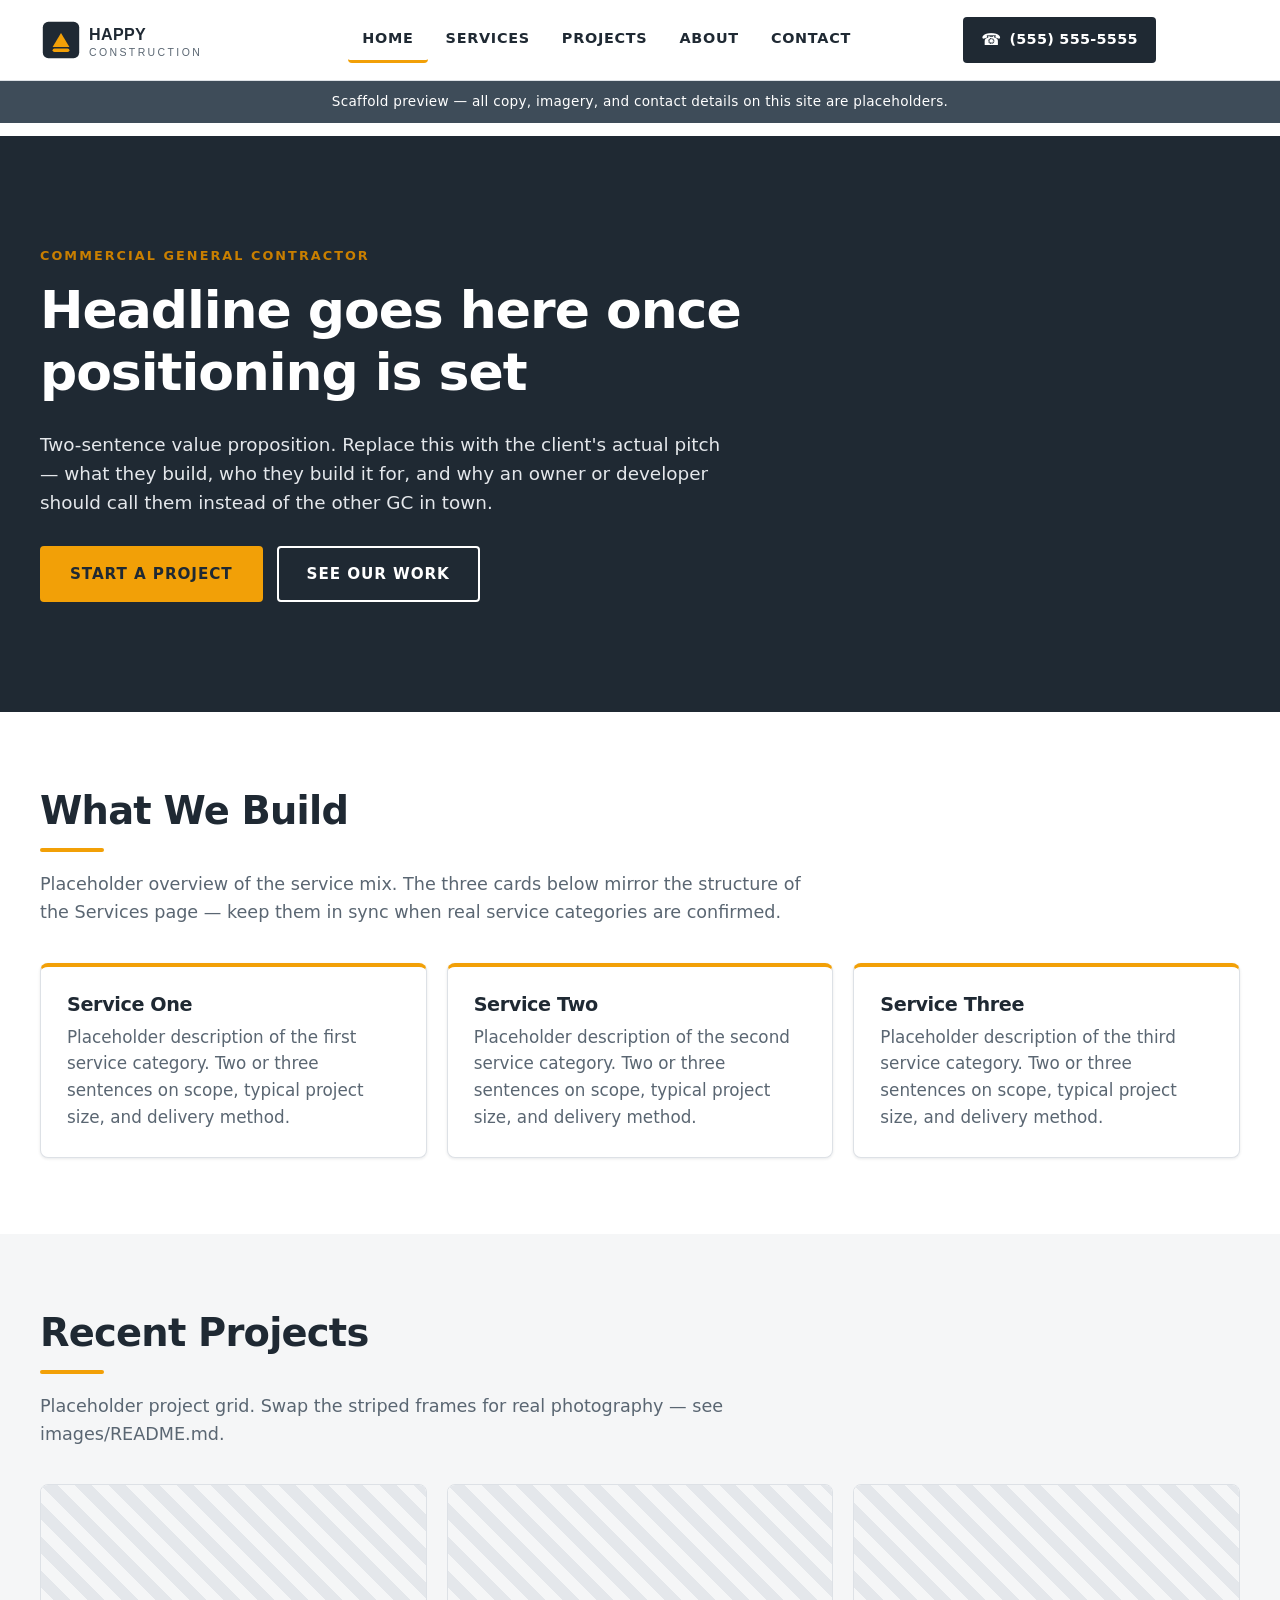
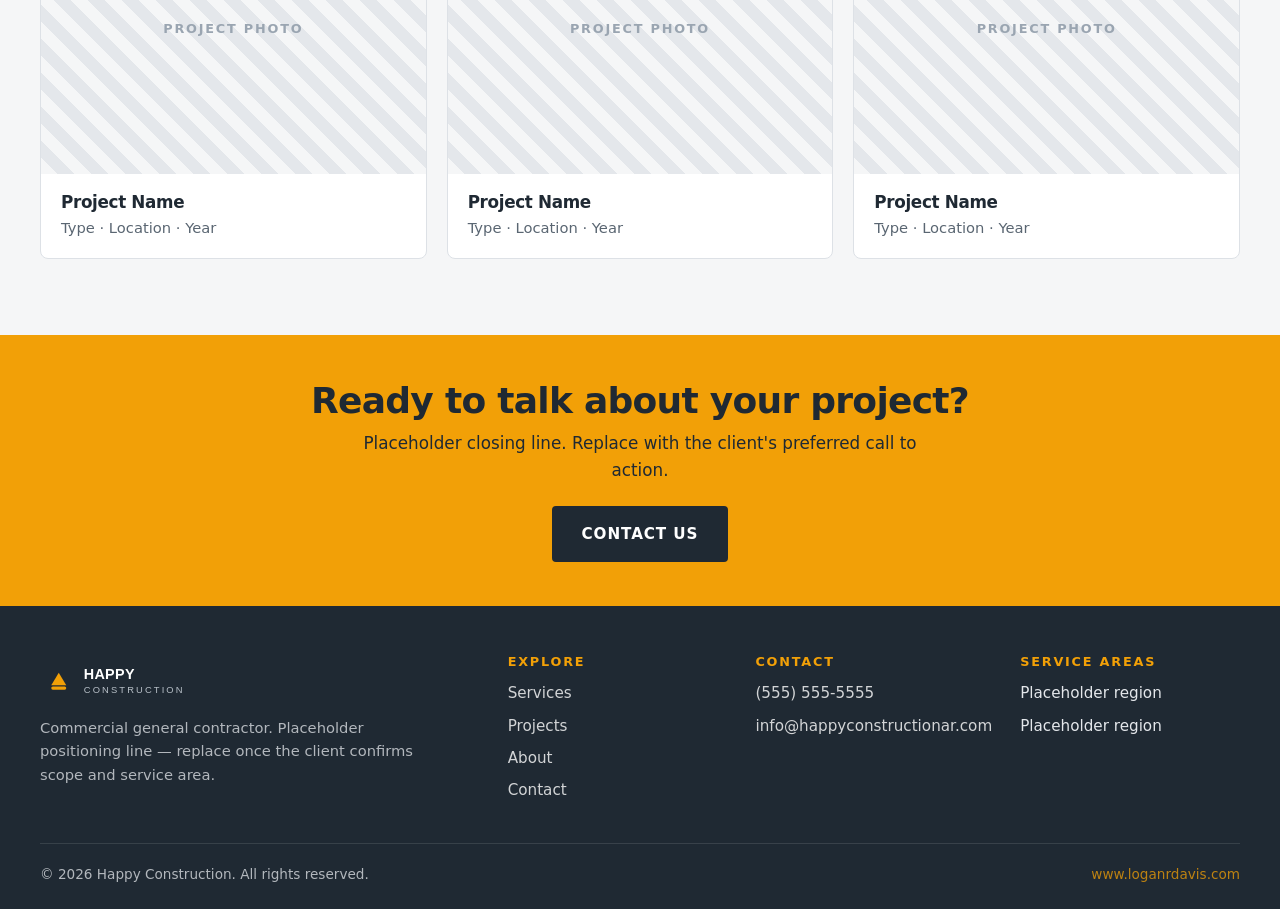
==== index.html @ 0087b475 "Scaffold static site for Happy Construction Mirrors the funcitygamesnwa-site setup: no build step, n" ====
<!doctype html>
<html lang="en">

<head>
	<meta charset="utf-8">
	<meta name="viewport" content="width=device-width, initial-scale=1">
	<title>Happy Construction | Commercial General Contractor</title>
	<meta name="description" content="Happy Construction is a commercial general contractor. Placeholder description — replace with real positioning copy before launch.">
	<meta name="theme-color" content="#1F2933">
	<link rel="canonical" href="https://www.happyconstructionar.com/">

	<meta property="og:type" content="website">
	<meta property="og:site_name" content="Happy Construction">
	<meta property="og:title" content="Happy Construction | Commercial General Contractor">
	<meta property="og:description" content="Happy Construction is a commercial general contractor. Placeholder description — replace with real positioning copy before launch.">
	<meta property="og:url" content="https://www.happyconstructionar.com/">
	<meta name="twitter:card" content="summary_large_image">
	<!-- TODO: add og:image / twitter:image (1200x630 PNG) once a share card exists.
	     Must be .png, not .webp — see CLAUDE.md. Needs og:image:alt + twitter:image:alt. -->

	<link rel="icon" href="/favicon.svg" type="image/svg+xml">
	<link rel="apple-touch-icon" href="/apple-touch-icon.png">
	<link rel="manifest" href="/site.webmanifest">
	<link rel="stylesheet" href="/css/main.css?v=20260811a">
	<script src="/js/components.js" defer></script>

	<script type="application/ld+json">
	{
		"@context": "https://schema.org",
		"@type": "GeneralContractor",
		"@id": "https://www.happyconstructionar.com/#organization",
		"name": "Happy Construction",
		"url": "https://www.happyconstructionar.com",
		"telephone": "+15555555555",
		"email": "info@happyconstructionar.com",
		"description": "Commercial general contractor. Placeholder description — replace before launch."
	}
	</script>
</head>

<body>
	<div class="main-container">
		<site-header></site-header>

		<main id="main-content">
			<p class="wip-banner">Scaffold preview — all copy, imagery, and contact details on this site are placeholders.</p>

			<section class="hero">
				<div class="hero-inner">
					<span class="eyebrow">Commercial General Contractor</span>
					<h1>Headline goes here once positioning is set</h1>
					<p>Two-sentence value proposition. Replace this with the client's actual pitch — what they build, who they build it for, and why an owner or developer should call them instead of the other GC in town.</p>
					<div class="hero-actions">
						<a href="/contact" class="btn">Start a Project</a>
						<a href="/projects" class="btn btn-ghost">See Our Work</a>
					</div>
				</div>
			</section>

			<section class="section">
				<div class="section-inner">
					<h2 class="section-title">What We Build</h2>
					<p class="section-lede">Placeholder overview of the service mix. The three cards below mirror the structure of the Services page — keep them in sync when real service categories are confirmed.</p>
					<div class="card-grid">
						<div class="card card-accent">
							<h3>Service One</h3>
							<p>Placeholder description of the first service category. Two or three sentences on scope, typical project size, and delivery method.</p>
						</div>
						<div class="card card-accent">
							<h3>Service Two</h3>
							<p>Placeholder description of the second service category. Two or three sentences on scope, typical project size, and delivery method.</p>
						</div>
						<div class="card card-accent">
							<h3>Service Three</h3>
							<p>Placeholder description of the third service category. Two or three sentences on scope, typical project size, and delivery method.</p>
						</div>
					</div>
				</div>
			</section>

			<section class="section section-concrete">
				<div class="section-inner">
					<h2 class="section-title">Recent Projects</h2>
					<p class="section-lede">Placeholder project grid. Swap the striped frames for real photography — see images/README.md.</p>
					<div class="card-grid">
						<article class="tile">
							<div class="tile-media">Project photo</div>
							<div class="tile-body">
								<h3>Project Name</h3>
								<p>Type · Location · Year</p>
							</div>
						</article>
						<article class="tile">
							<div class="tile-media">Project photo</div>
							<div class="tile-body">
								<h3>Project Name</h3>
								<p>Type · Location · Year</p>
							</div>
						</article>
						<article class="tile">
							<div class="tile-media">Project photo</div>
							<div class="tile-body">
								<h3>Project Name</h3>
								<p>Type · Location · Year</p>
							</div>
						</article>
					</div>
				</div>
			</section>

			<section class="cta-strip">
				<h2>Ready to talk about your project?</h2>
				<p>Placeholder closing line. Replace with the client's preferred call to action.</p>
				<a href="/contact" class="btn btn-dark">Contact Us</a>
			</section>
		</main>

		<site-footer></site-footer>
	</div>
</body>

</html>
---- css/main.css ----
/* =============================================================
   Happy Construction — main stylesheet

   PLACEHOLDER PALETTE. Every color below is a neutral commercial-GC
   stand-in chosen so the scaffold reads as professional, not as a brand.
   When the client logo and reference sites land, re-derive these tokens
   from the logo and the rest of the sheet follows — nothing below :root
   hardcodes a hex. See CLAUDE.md > "Design tokens".

   Fonts are the system stack for the same reason. CLAUDE.md > "Fonts"
   has the self-hosting procedure for when a typeface is chosen.
   ============================================================= */

:root {
  /* Brand */
  --ink: #1F2933;          /* primary dark — headings, header text, footer bg */
  --ink-soft: #3E4C59;
  --slate: #5A6672;        /* body copy on light */
  --slate-light: #9AA5B1;
  --accent: #F2A007;       /* safety amber — CTAs, rules, active nav */
  --accent-dark: #C97F00;
  --accent-light: #FFF0D1;

  /* Surfaces */
  --white: #ffffff;
  --concrete: #F5F6F7;     /* alternating section background */
  --concrete-dark: #E4E7EB;
  --line: #DDE1E6;         /* hairline borders */

  /* Typography */
  --font-body: system-ui, -apple-system, 'Segoe UI', Helvetica, Arial, sans-serif;
  --font-display: var(--font-body);

  /* Elevation */
  --sh-sm: 0 1px 3px rgba(31, 41, 51, 0.10);
  --sh-md: 0 6px 20px rgba(31, 41, 51, 0.10);
  --sh-lg: 0 18px 40px rgba(31, 41, 51, 0.14);

  /* Geometry */
  --radius: 4px;
  --radius-lg: 8px;
  --wrap: 1200px;
}

/* Base */

html {
  color: var(--ink);
  font-size: 1em;
  line-height: 1.6;
}

::selection {
  background: var(--accent);
  color: var(--ink);
  text-shadow: none;
}

body {
  margin: 0;
  font-size: 1.05em;
  font-family: var(--font-body);
  background-color: var(--white);
  color: var(--slate);
  -webkit-text-size-adjust: 100%;
}

h1, h2, h3, h4 {
  font-family: var(--font-display);
  color: var(--ink);
  font-weight: 700;
  letter-spacing: -0.02em;
  line-height: 1.2;
  margin: 0 0 0.5em;
}

h1 { font-size: clamp(2rem, 5vw, 3.25rem); }
h2 { font-size: clamp(1.6rem, 3.5vw, 2.25rem); }
h3 { font-size: 1.2rem; }
h4 { font-size: 1rem; }

p { margin: 0 0 1em; }

a {
  color: var(--accent-dark);
  text-decoration: none;
}

a:hover { color: var(--ink); }

img {
  max-width: 100%;
  height: auto;
  vertical-align: middle;
}

button, input, select, textarea {
  font-family: inherit;
  font-size: 100%;
  margin: 0;
}

textarea { resize: vertical; }

fieldset { border: 0; margin: 0; padding: 0; }

/* Accessibility */

.skip-link {
  position: absolute;
  top: -100%;
  left: 0;
  background: var(--ink);
  color: var(--white);
  padding: 8px 16px;
  z-index: 100;
  text-decoration: none;
  font-weight: 700;
}

.skip-link:focus { top: 0; }

.visually-hidden {
  position: absolute;
  width: 1px;
  height: 1px;
  padding: 0;
  margin: -1px;
  overflow: hidden;
  clip: rect(0, 0, 0, 0);
  white-space: nowrap;
  border: 0;
}

:focus-visible {
  outline: 3px solid var(--accent);
  outline-offset: 2px;
}

/* Buttons */

.btn {
  display: inline-block;
  padding: 14px 28px;
  font-family: inherit;
  font-size: 0.95rem;
  font-weight: 700;
  text-transform: uppercase;
  letter-spacing: 0.06em;
  color: var(--ink);
  background-color: var(--accent);
  border: 2px solid var(--accent);
  border-radius: var(--radius);
  cursor: pointer;
  text-decoration: none;
  transition: background-color 0.15s ease, border-color 0.15s ease, color 0.15s ease;
}

.btn:hover {
  background-color: var(--accent-dark);
  border-color: var(--accent-dark);
  color: var(--white);
}

.btn-dark {
  background-color: var(--ink);
  border-color: var(--ink);
  color: var(--white);
}

.btn-dark:hover {
  background-color: var(--ink-soft);
  border-color: var(--ink-soft);
  color: var(--white);
}

.btn-ghost {
  background-color: transparent;
  border-color: currentColor;
  color: var(--white);
}

.btn-ghost:hover {
  background-color: var(--white);
  border-color: var(--white);
  color: var(--ink);
}

/* Layout shell */

.main-container {
  min-height: 100vh;
  display: flex;
  flex-direction: column;
}

main { flex-grow: 1; }

/* Header */

header {
  background-color: var(--white);
  border-bottom: 1px solid var(--line);
  position: sticky;
  top: 0;
  z-index: 10;
}

#headerContent {
  max-width: var(--wrap);
  margin: 0 auto;
  display: flex;
  flex-wrap: nowrap;
  justify-content: space-between;
  align-items: center;
  padding: 12px 20px;
}

/* The logo link must not shrink, and the image needs a *definite* height —
   an SVG sized `width: auto; max-height: N` inside a flex row collapses to
   0x0 because it has no definite flex basis to resolve against. */
.header-logo-link { flex-shrink: 0; display: block; }

.header-logo {
  height: 48px;
  width: auto;
  display: block;
}

header nav ul {
  list-style: none;
  margin: 0;
  padding: 0;
  display: flex;
  flex-flow: row nowrap;
  gap: 4px;
  align-items: center;
}

header nav a {
  display: inline-block;
  padding: 10px 14px;
  font-weight: 600;
  font-size: 0.9rem;
  color: var(--ink);
  text-transform: uppercase;
  letter-spacing: 0.05em;
  border-radius: var(--radius);
  border-bottom: 3px solid transparent;
  transition: color 0.15s ease, border-color 0.15s ease;
}

header nav a:hover { color: var(--accent-dark); }

header nav a.active {
  color: var(--ink);
  border-bottom-color: var(--accent);
}

.header-phone {
  display: none;
  align-items: center;
  gap: 8px;
  margin-left: 14px;
  padding: 10px 18px;
  background: var(--ink);
  color: var(--white);
  font-weight: 700;
  font-size: 0.9rem;
  letter-spacing: 0.02em;
  border-radius: var(--radius);
  text-decoration: none;
  transition: background-color 0.15s ease;
}

.header-phone:hover { background: var(--accent-dark); color: var(--white); }

.header-phone::before {
  content: "\260E";
  font-size: 1rem;
}

.desktop-menu { display: none; }

/* Hamburger */

.hamburger-icon {
  cursor: pointer;
  background: none;
  border: none;
  padding: 8px;
  margin-left: auto;
  z-index: 20;
}

.hamburger-icon .bar1,
.hamburger-icon .bar2,
.hamburger-icon .bar3 {
  width: 30px;
  height: 3px;
  background-color: var(--ink);
  margin: 6px 0;
  border-radius: 2px;
  transition: 0.4s;
}

.hamburger-icon-click .bar1 { transform: rotate(-45deg) translate(-6px, 7px); }
.hamburger-icon-click .bar2 { opacity: 0; }
.hamburger-icon-click .bar3 { transform: rotate(45deg) translate(-6px, -7px); }

.mobile-menu-container {
  opacity: 0;
  height: 0;
  width: 0;
  transition: 0.25s;
  z-index: 15;
}

.mobile-menu-outside {
  position: fixed;
  z-index: 14;
  top: 0;
  left: 0;
  width: 0;
  height: 100%;
  background-color: rgba(31, 41, 51, 0.5);
  border: none;
  padding: 0;
  cursor: default;
}

.mobile-menu {
  position: fixed;
  z-index: 16;
  right: 0;
  top: 0;
  height: 100%;
  width: 0;
  background-color: var(--white);
  overflow: auto;
  box-shadow: -4px 0 12px rgba(31, 41, 51, 0.15);
  transition: width 0.25s;
}

.hamburger-icon-click .mobile-menu-container { opacity: 1; height: auto; width: auto; overflow: visible; }
.hamburger-icon-click .mobile-menu { width: min(320px, 80%); }
.hamburger-icon-click .mobile-menu-outside { width: 100%; }

.mobile-menu-nav {
  margin-top: 80px;
  padding: 0 20px;
}

.mobile-menu-nav ul {
  list-style: none;
  margin: 0;
  padding: 0;
  display: grid;
  gap: 2px;
}

.mobile-menu-li a {
  display: block;
  padding: 14px 16px;
  font-weight: 600;
  font-size: 1rem;
  color: var(--ink);
  text-transform: uppercase;
  letter-spacing: 0.05em;
  border-radius: var(--radius);
}

.mobile-menu-li a:hover,
.mobile-menu-li a.active { background-color: var(--concrete); color: var(--accent-dark); }

.mobile-menu-cta { margin-top: 20px; }

/* Sections */

.section {
  padding: 56px 20px;
}

.section-inner {
  max-width: var(--wrap);
  margin: 0 auto;
}

.section-concrete { background-color: var(--concrete); }
.section-dark { background-color: var(--ink); color: var(--concrete-dark); }
.section-dark h1, .section-dark h2, .section-dark h3, .section-dark h4 { color: var(--white); }

.section-title {
  margin-bottom: 10px;
  font-size: clamp(1.7rem, 4vw, 2.4rem);
}

.section-title::after {
  content: "";
  display: block;
  width: 64px;
  height: 4px;
  background: var(--accent);
  border-radius: 2px;
  margin: 14px 0 0;
}

.section-centered { text-align: center; }
.section-centered .section-title::after { margin-left: auto; margin-right: auto; }

.section-lede {
  max-width: 68ch;
  margin: 18px 0 36px;
  font-size: 1.1rem;
}

.section-centered .section-lede { margin-left: auto; margin-right: auto; }

.eyebrow {
  display: block;
  font-size: 0.8rem;
  font-weight: 700;
  text-transform: uppercase;
  letter-spacing: 0.16em;
  color: var(--accent-dark);
  margin-bottom: 12px;
}

.section-dark .eyebrow { color: var(--accent); }

/* Hero */

.hero {
  background-color: var(--ink);
  color: var(--concrete-dark);
  padding: 84px 20px;
}

.hero-inner {
  max-width: var(--wrap);
  margin: 0 auto;
}

.hero h1 { color: var(--white); max-width: 20ch; }

.hero p {
  max-width: 60ch;
  font-size: 1.15rem;
  margin-bottom: 28px;
}

.hero-actions {
  display: flex;
  flex-wrap: wrap;
  gap: 14px;
}

.hero-compact { padding: 56px 20px; }
.hero-compact h1 { max-width: none; }
.hero-compact p { margin-bottom: 0; }

/* Cards */

.card-grid {
  display: grid;
  grid-template-columns: 1fr;
  gap: 20px;
}

.card {
  background: var(--white);
  border: 1px solid var(--line);
  border-radius: var(--radius-lg);
  padding: 26px;
  box-shadow: var(--sh-sm);
}

.card h3 { margin-bottom: 8px; }
.card p:last-child { margin-bottom: 0; }

.card-accent { border-top: 4px solid var(--accent); }

/* Project tiles — placeholder frames until real photography lands */

.tile {
  border: 1px solid var(--line);
  border-radius: var(--radius-lg);
  overflow: hidden;
  background: var(--white);
}

.tile-media {
  aspect-ratio: 4 / 3;
  background: repeating-linear-gradient(
    45deg,
    var(--concrete),
    var(--concrete) 12px,
    var(--concrete-dark) 12px,
    var(--concrete-dark) 24px
  );
  display: flex;
  align-items: center;
  justify-content: center;
  color: var(--slate-light);
  font-size: 0.8rem;
  font-weight: 700;
  text-transform: uppercase;
  letter-spacing: 0.14em;
}

.tile-body { padding: 18px 20px; }
.tile-body h3 { font-size: 1.05rem; margin-bottom: 4px; }
.tile-body p { margin: 0; font-size: 0.92rem; }

/* Split content */

.split {
  display: grid;
  grid-template-columns: 1fr;
  gap: 32px;
  align-items: center;
}

/* Definition-style contact list */

.detail-list {
  list-style: none;
  padding: 0;
  margin: 0;
  display: grid;
  gap: 18px;
}

.detail-list dt,
.detail-list .detail-label {
  font-size: 0.78rem;
  font-weight: 700;
  text-transform: uppercase;
  letter-spacing: 0.14em;
  color: var(--slate-light);
  margin-bottom: 2px;
}

.detail-list dd {
  margin: 0;
  font-size: 1.1rem;
  font-weight: 600;
  color: var(--ink);
}

.detail-list dd a { color: var(--ink); }
.detail-list dd a:hover { color: var(--accent-dark); }

/* CTA strip */

.cta-strip {
  background: var(--accent);
  color: var(--ink);
  padding: 44px 20px;
  text-align: center;
}

.cta-strip h2 { margin-bottom: 8px; }
.cta-strip p { max-width: 56ch; margin: 0 auto 22px; }

/* Placeholder banner — remove once real copy lands */

.wip-banner {
  background: var(--ink-soft);
  color: var(--white);
  text-align: center;
  padding: 10px 20px;
  font-size: 0.85rem;
  letter-spacing: 0.02em;
}

/* Footer */

footer {
  flex-shrink: 0;
  background: var(--ink);
  color: var(--concrete-dark);
  padding: 48px 20px 24px;
}

.footer-container {
  max-width: var(--wrap);
  margin: 0 auto;
  display: grid;
  grid-template-columns: 1fr;
  gap: 28px;
}

.footer-brand img {
  max-width: 200px;
  margin-bottom: 12px;
}

.footer-brand p { margin: 0; opacity: 0.75; font-size: 0.92rem; max-width: 42ch; }

.footer-col h4 {
  color: var(--accent);
  font-size: 0.8rem;
  text-transform: uppercase;
  letter-spacing: 0.14em;
  margin-bottom: 12px;
}

.footer-col ul {
  list-style: none;
  padding: 0;
  margin: 0;
}

.footer-col li { margin-bottom: 8px; font-size: 0.95rem; }

.footer-col a {
  color: var(--white);
  opacity: 0.8;
}

.footer-col a:hover { color: var(--accent); opacity: 1; }

.footer-bottom {
  max-width: var(--wrap);
  margin: 32px auto 0;
  padding-top: 20px;
  border-top: 1px solid rgba(255, 255, 255, 0.15);
  display: flex;
  justify-content: space-between;
  align-items: center;
  flex-wrap: wrap;
  gap: 12px;
  font-size: 0.85rem;
  opacity: 0.75;
}

.footer-bottom a { color: var(--accent); }
.footer-bottom img { max-width: 150px; }

/* Responsive */

@media screen and (min-width: 940px) {
  .desktop-menu { display: block; }
  .hamburger-icon { display: none; }
  .header-phone { display: inline-flex; }

  .card-grid { grid-template-columns: repeat(3, 1fr); }
  .card-grid-2 { grid-template-columns: repeat(2, 1fr); }
  .split { grid-template-columns: 1fr 1fr; }
  .split.reverse > :first-child { order: 2; }
  .footer-container { grid-template-columns: 2fr 1fr 1fr 1fr; }

  .section { padding: 76px 40px; }
  .hero { padding: 110px 40px; }
  .hero-compact { padding: 68px 40px; }
  .header-logo { height: 56px; }
}

@media screen and (min-width: 640px) and (max-width: 939px) {
  .card-grid { grid-template-columns: repeat(2, 1fr); }
}

@media screen and (max-width: 600px) {
  .section { padding: 44px 16px; }
  .hero { padding: 64px 16px; }
}

@media (prefers-reduced-motion: reduce) {
  *, *::before, *::after {
    animation-duration: 0.01ms !important;
    animation-iteration-count: 1 !important;
    transition-duration: 0.01ms !important;
    scroll-behavior: auto !important;
  }
}
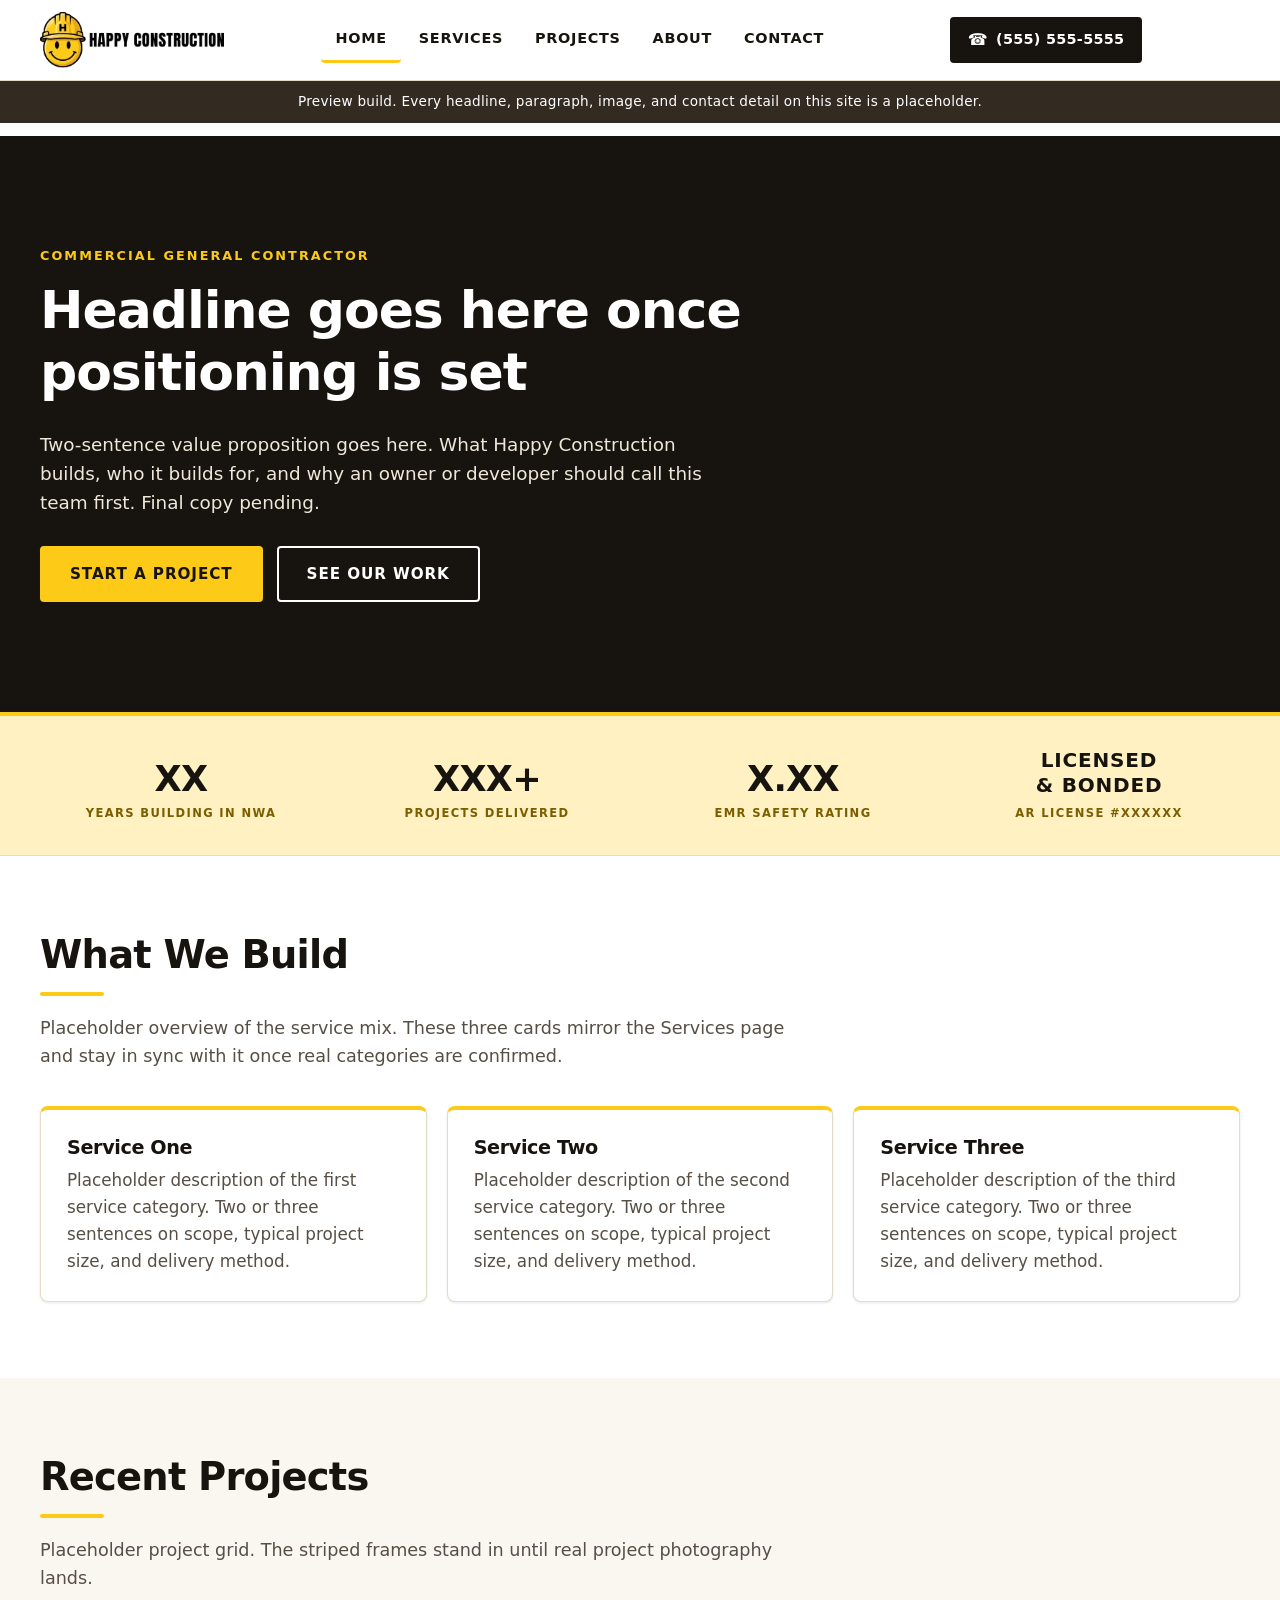
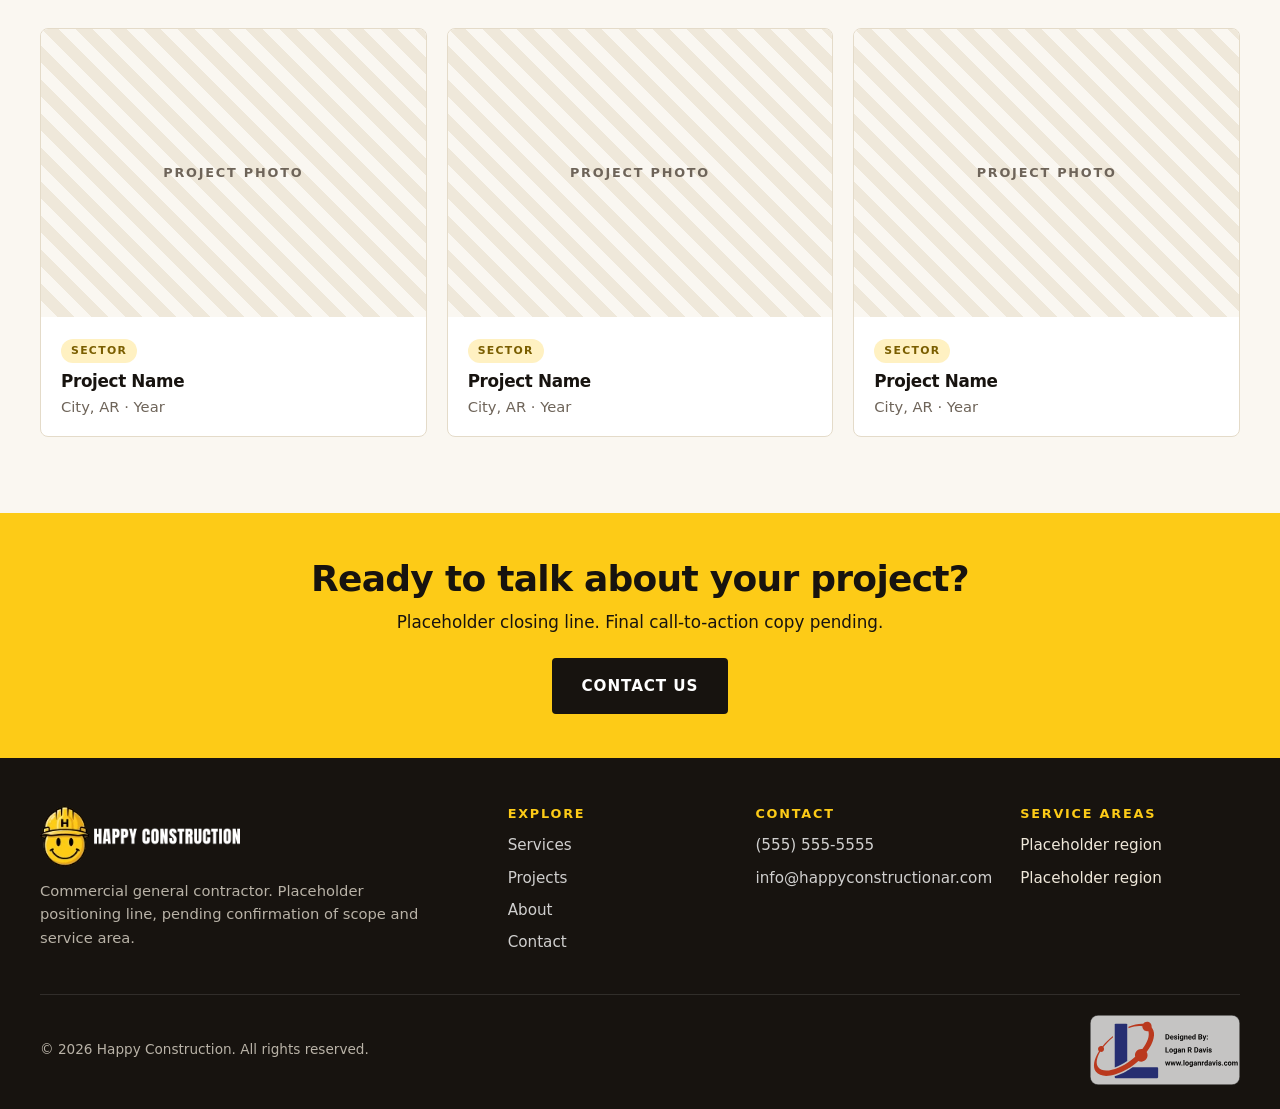
==== commit c6123770: "Land real brand assets, derive the palette, add commercial-GC structure Brand - Vendor the six hand-" ====
--- a/index.html
+++ b/index.html
@@ -5,23 +5,29 @@
 	<meta charset="utf-8">
 	<meta name="viewport" content="width=device-width, initial-scale=1">
 	<title>Happy Construction | Commercial General Contractor</title>
-	<meta name="description" content="Happy Construction is a commercial general contractor. Placeholder description — replace with real positioning copy before launch.">
-	<meta name="theme-color" content="#1F2933">
+	<meta name="description" content="Happy Construction is a commercial general contractor. Placeholder description. Replace with real positioning copy before launch.">
+	<meta name="theme-color" content="#FDCB17">
 	<link rel="canonical" href="https://www.happyconstructionar.com/">
 
 	<meta property="og:type" content="website">
 	<meta property="og:site_name" content="Happy Construction">
 	<meta property="og:title" content="Happy Construction | Commercial General Contractor">
-	<meta property="og:description" content="Happy Construction is a commercial general contractor. Placeholder description — replace with real positioning copy before launch.">
+	<meta property="og:description" content="Happy Construction is a commercial general contractor. Placeholder description. Replace with real positioning copy before launch.">
 	<meta property="og:url" content="https://www.happyconstructionar.com/">
 	<meta name="twitter:card" content="summary_large_image">
-	<!-- TODO: add og:image / twitter:image (1200x630 PNG) once a share card exists.
-	     Must be .png, not .webp — see CLAUDE.md. Needs og:image:alt + twitter:image:alt. -->
+	<meta property="og:image" content="https://www.happyconstructionar.com/images/og-card.png">
+	<meta property="og:image:type" content="image/png">
+	<meta property="og:image:width" content="1200">
+	<meta property="og:image:height" content="630">
+	<meta property="og:image:alt" content="The Happy Construction logo: a smiling face in a hard hat marked H, beside the words Happy Construction and the tagline Building with a smile.">
+	<meta name="twitter:image" content="https://www.happyconstructionar.com/images/og-card.png">
+	<meta name="twitter:image:alt" content="The Happy Construction logo: a smiling face in a hard hat marked H, beside the words Happy Construction and the tagline Building with a smile.">
 
+	<link rel="icon" href="/favicon.ico" sizes="32x32">
 	<link rel="icon" href="/favicon.svg" type="image/svg+xml">
 	<link rel="apple-touch-icon" href="/apple-touch-icon.png">
 	<link rel="manifest" href="/site.webmanifest">
-	<link rel="stylesheet" href="/css/main.css?v=20260811a">
+	<link rel="stylesheet" href="/css/main.css?v=20260817b">
 	<script src="/js/components.js" defer></script>
 
 	<script type="application/ld+json">
@@ -33,7 +39,7 @@
 		"url": "https://www.happyconstructionar.com",
 		"telephone": "+15555555555",
 		"email": "info@happyconstructionar.com",
-		"description": "Commercial general contractor. Placeholder description — replace before launch."
+		"description": "Commercial general contractor. Placeholder description. Replace before launch."
 	}
 	</script>
 </head>
@@ -43,13 +49,13 @@
 		<site-header></site-header>
 
 		<main id="main-content">
-			<p class="wip-banner">Scaffold preview — all copy, imagery, and contact details on this site are placeholders.</p>
+			<p class="wip-banner">Preview build. Every headline, paragraph, image, and contact detail on this site is a placeholder.</p>
 
 			<section class="hero">
 				<div class="hero-inner">
 					<span class="eyebrow">Commercial General Contractor</span>
 					<h1>Headline goes here once positioning is set</h1>
-					<p>Two-sentence value proposition. Replace this with the client's actual pitch — what they build, who they build it for, and why an owner or developer should call them instead of the other GC in town.</p>
+					<p>Two-sentence value proposition goes here. What Happy Construction builds, who it builds for, and why an owner or developer should call this team first. Final copy pending.</p>
 					<div class="hero-actions">
 						<a href="/contact" class="btn">Start a Project</a>
 						<a href="/projects" class="btn btn-ghost">See Our Work</a>
@@ -57,10 +63,40 @@
 				</div>
 			</section>
 
+			<!-- Proof strip. Credentials sit directly below the hero because
+			     that is the first thing an owner's rep scans for. The market
+			     survey behind this section is in CLAUDE.md.
+			     PLACEHOLDER FIGURES: every number here is fake. Drop any item
+			     that cannot be substantiated rather than softening it. -->
+			<section class="proof-strip" aria-labelledby="proof-heading">
+				<h2 id="proof-heading" class="visually-hidden">Our credentials</h2>
+				<!-- role="list" is redundant per spec but required in practice:
+				     `list-style: none` makes Safari/VoiceOver drop list semantics,
+				     so the four credentials stop being announced as a set of four. -->
+				<ul class="proof-inner" role="list">
+					<li class="proof-item">
+						<span class="proof-figure">XX</span>
+						<span class="proof-label">Years Building in NWA</span>
+					</li>
+					<li class="proof-item">
+						<span class="proof-figure">XXX+</span>
+						<span class="proof-label">Projects Delivered</span>
+					</li>
+					<li class="proof-item">
+						<span class="proof-figure">X.XX</span>
+						<span class="proof-label">EMR Safety Rating</span>
+					</li>
+					<li class="proof-item">
+						<span class="proof-figure proof-figure-text">Licensed<br>&amp; Bonded</span>
+						<span class="proof-label">AR License #XXXXXX</span>
+					</li>
+				</ul>
+			</section>
+
 			<section class="section">
 				<div class="section-inner">
 					<h2 class="section-title">What We Build</h2>
-					<p class="section-lede">Placeholder overview of the service mix. The three cards below mirror the structure of the Services page — keep them in sync when real service categories are confirmed.</p>
+					<p class="section-lede">Placeholder overview of the service mix. These three cards mirror the Services page and stay in sync with it once real categories are confirmed.</p>
 					<div class="card-grid">
 						<div class="card card-accent">
 							<h3>Service One</h3>
@@ -81,27 +117,35 @@
 			<section class="section section-concrete">
 				<div class="section-inner">
 					<h2 class="section-title">Recent Projects</h2>
-					<p class="section-lede">Placeholder project grid. Swap the striped frames for real photography — see images/README.md.</p>
+					<p class="section-lede">Placeholder project grid. The striped frames stand in until real project photography lands.</p>
+					<!-- Tiles carry sector + name + city + year. Named work is what
+					     an owner's rep scans for; an unnamed tile proves nothing.
+					     PLACEHOLDER: names, sectors, cities, and years all pending.
+					     Ask whether any project is under NDA or needs owner sign-off
+					     before it goes public. -->
 					<div class="card-grid">
 						<article class="tile">
 							<div class="tile-media">Project photo</div>
 							<div class="tile-body">
+								<span class="tile-sector">Sector</span>
 								<h3>Project Name</h3>
-								<p>Type · Location · Year</p>
+								<p class="tile-meta">City, AR · Year</p>
 							</div>
 						</article>
 						<article class="tile">
 							<div class="tile-media">Project photo</div>
 							<div class="tile-body">
+								<span class="tile-sector">Sector</span>
 								<h3>Project Name</h3>
-								<p>Type · Location · Year</p>
+								<p class="tile-meta">City, AR · Year</p>
 							</div>
 						</article>
 						<article class="tile">
 							<div class="tile-media">Project photo</div>
 							<div class="tile-body">
+								<span class="tile-sector">Sector</span>
 								<h3>Project Name</h3>
-								<p>Type · Location · Year</p>
+								<p class="tile-meta">City, AR · Year</p>
 							</div>
 						</article>
 					</div>
@@ -110,7 +154,7 @@
 
 			<section class="cta-strip">
 				<h2>Ready to talk about your project?</h2>
-				<p>Placeholder closing line. Replace with the client's preferred call to action.</p>
+				<p>Placeholder closing line. Final call-to-action copy pending.</p>
 				<a href="/contact" class="btn btn-dark">Contact Us</a>
 			</section>
 		</main>
--- a/css/main.css
+++ b/css/main.css
@@ -1,40 +1,48 @@
 /* =============================================================
-   Happy Construction — main stylesheet
-
-   PLACEHOLDER PALETTE. Every color below is a neutral commercial-GC
-   stand-in chosen so the scaffold reads as professional, not as a brand.
-   When the client logo and reference sites land, re-derive these tokens
-   from the logo and the rest of the sheet follows — nothing below :root
-   hardcodes a hex. See CLAUDE.md > "Design tokens".
-
-   Fonts are the system stack for the same reason. CLAUDE.md > "Fonts"
-   has the self-hosting procedure for when a typeface is chosen.
+   Happy Construction: main stylesheet
+
+   PALETTE IS REAL, derived from the brand gold (#FDCB17). The neutrals
+   are warm-shifted to sit with it. The old cool blue-greys fought the
+   gold. Nothing below :root hardcodes a hex, so the site re-skins from
+   this block alone. Keep it that way. See CLAUDE.md > "Design tokens".
+
+   Every pair below is verified WCAG AA (>=4.5:1 for text). Two rules:
+
+   * `--accent` (#FDCB17) is NEVER a text color on a light surface.
+     It is 1.53:1 on white. It is a fill: buttons, rules, the CTA band,
+     and type on `--ink`. For gold *text* on light, use `--accent-dark`.
+   * `--accent-dark` must stay dark enough to carry white text, because
+     `.btn:hover` and `.header-phone:hover` reverse out of it.
+
+   Fonts are still the system stack. CLAUDE.md > "Fonts" has the
+   self-hosting procedure for when a typeface is chosen.
    ============================================================= */
 
 :root {
   /* Brand */
-  --ink: #1F2933;          /* primary dark — headings, header text, footer bg */
-  --ink-soft: #3E4C59;
-  --slate: #5A6672;        /* body copy on light */
-  --slate-light: #9AA5B1;
-  --accent: #F2A007;       /* safety amber — CTAs, rules, active nav */
-  --accent-dark: #C97F00;
-  --accent-light: #FFF0D1;
+  --ink: #17130F;          /* warm near-black: headings, hero/footer bg */
+  --ink-soft: #332B22;
+  --slate: #574F45;        /* body copy on light, 8.05:1 on white */
+  --slate-light: #6E6459;  /* muted labels, 5.78:1 on white */
+  --accent: #FDCB17;       /* brand gold: FILL ONLY, never text on light */
+  --accent-dark: #7A5E00;  /* gold that survives as text, 6.12:1 on white */
+  --accent-light: #FFF1C2; /* gold wash: proof strip, highlight panels */
 
   /* Surfaces */
   --white: #ffffff;
-  --concrete: #F5F6F7;     /* alternating section background */
-  --concrete-dark: #E4E7EB;
-  --line: #DDE1E6;         /* hairline borders */
+  --concrete: #FAF7F1;     /* warm off-white, alternating sections */
+  --concrete-dark: #EFE8DA;
+  --line: #E4DBC9;         /* hairline borders */
 
   /* Typography */
   --font-body: system-ui, -apple-system, 'Segoe UI', Helvetica, Arial, sans-serif;
   --font-display: var(--font-body);
 
   /* Elevation */
-  --sh-sm: 0 1px 3px rgba(31, 41, 51, 0.10);
-  --sh-md: 0 6px 20px rgba(31, 41, 51, 0.10);
-  --sh-lg: 0 18px 40px rgba(31, 41, 51, 0.14);
+  /* Warm-tinted to match --ink; a blue-grey shadow reads dirty against gold. */
+  --sh-sm: 0 1px 3px rgba(23, 19, 15, 0.10);
+  --sh-md: 0 6px 20px rgba(23, 19, 15, 0.10);
+  --sh-lg: 0 18px 40px rgba(23, 19, 15, 0.14);
 
   /* Geometry */
   --radius: 4px;
@@ -216,10 +224,14 @@
   padding: 12px 20px;
 }
 
-/* The logo link must not shrink, and the image needs a *definite* height —
-   an SVG sized `width: auto; max-height: N` inside a flex row collapses to
+/* The logo link must not shrink, and the image needs a *definite* height.
+   An SVG sized `width: auto; max-height: N` inside a flex row collapses to
    0x0 because it has no definite flex basis to resolve against. */
 .header-logo-link { flex-shrink: 0; display: block; }
+
+/* <picture> is inline by default; a block wrapper keeps the link's height equal
+   to the image's and avoids an inline baseline gap. */
+.header-logo-link picture { display: block; }
 
 .header-logo {
   height: 48px;
@@ -323,7 +335,7 @@
   left: 0;
   width: 0;
   height: 100%;
-  background-color: rgba(31, 41, 51, 0.5);
+  background-color: rgba(23, 19, 15, 0.5);
   border: none;
   padding: 0;
   cursor: default;
@@ -338,7 +350,7 @@
   width: 0;
   background-color: var(--white);
   overflow: auto;
-  box-shadow: -4px 0 12px rgba(31, 41, 51, 0.15);
+  box-shadow: -4px 0 12px rgba(23, 19, 15, 0.15);
   transition: width 0.25s;
 }
 
@@ -426,6 +438,9 @@
   margin-bottom: 12px;
 }
 
+/* On --ink, --accent-dark drops to 3.02:1, below AA for this size. Both dark
+   surfaces take the full-strength gold instead (12.08:1). */
+.hero .eyebrow,
 .section-dark .eyebrow { color: var(--accent); }
 
 /* Hero */
@@ -458,6 +473,61 @@
 .hero-compact { padding: 56px 20px; }
 .hero-compact h1 { max-width: none; }
 .hero-compact p { margin-bottom: 0; }
+
+/* Proof strip: credentials immediately below the hero. The gold wash is where
+   the brand colour does real work on a light page; note --accent is the fill and
+   the border, never the type (1.53:1 on white). Labels use --accent-dark. */
+
+.proof-strip {
+  background: var(--accent-light);
+  border-top: 4px solid var(--accent);
+  border-bottom: 1px solid var(--line);
+  padding: 28px 20px;
+}
+
+.proof-inner {
+  max-width: var(--wrap);
+  margin: 0 auto;
+  list-style: none;
+  padding: 0;
+  display: grid;
+  grid-template-columns: repeat(2, 1fr);
+  gap: 24px 16px;
+  text-align: center;
+}
+
+.proof-item {
+  display: flex;
+  flex-direction: column;
+  justify-content: flex-end;
+  gap: 6px;
+}
+
+.proof-figure {
+  font-family: var(--font-display);
+  font-size: clamp(1.6rem, 4vw, 2.2rem);
+  font-weight: 800;
+  line-height: 1.1;
+  letter-spacing: -0.02em;
+  color: var(--ink);
+}
+
+/* For word-based credentials ("Licensed & Bonded") that would otherwise tower
+   over the numeric figures beside them. */
+.proof-figure-text {
+  font-size: clamp(1rem, 2.4vw, 1.25rem);
+  line-height: 1.25;
+  text-transform: uppercase;
+  letter-spacing: 0.04em;
+}
+
+.proof-label {
+  font-size: 0.72rem;
+  font-weight: 700;
+  text-transform: uppercase;
+  letter-spacing: 0.12em;
+  color: var(--accent-dark);
+}
 
 /* Cards */
 
@@ -480,7 +550,19 @@
 
 .card-accent { border-top: 4px solid var(--accent); }
 
-/* Project tiles — placeholder frames until real photography lands */
+/* Numbered delivery-phase card (Services > How We Work). */
+.card-phase { border-top: 4px solid var(--accent); }
+
+.phase-num {
+  display: block;
+  font-size: 0.78rem;
+  font-weight: 800;
+  letter-spacing: 0.16em;
+  color: var(--accent-dark);
+  margin-bottom: 6px;
+}
+
+/* Project tiles: placeholder frames until real photography lands */
 
 .tile {
   border: 1px solid var(--line);
@@ -512,6 +594,23 @@
 .tile-body h3 { font-size: 1.05rem; margin-bottom: 4px; }
 .tile-body p { margin: 0; font-size: 0.92rem; }
 
+/* Sector badge on a project tile. Competitors all label their work by sector
+   (healthcare, retail, education). It's how an owner finds the relevant job. */
+.tile-sector {
+  display: inline-block;
+  margin-bottom: 8px;
+  padding: 3px 10px;
+  border-radius: 999px;
+  background: var(--accent-light);
+  color: var(--accent-dark);
+  font-size: 0.68rem;
+  font-weight: 700;
+  text-transform: uppercase;
+  letter-spacing: 0.12em;
+}
+
+.tile-meta { color: var(--slate-light); }
+
 /* Split content */
 
 .split {
@@ -551,6 +650,14 @@
 .detail-list dd a { color: var(--ink); }
 .detail-list dd a:hover { color: var(--accent-dark); }
 
+/* Side-by-side variant, for credential rows like the safety block. */
+.detail-list-inline { grid-template-columns: repeat(2, 1fr); }
+
+/* On --ink the default dt/dd colors invert into failures: --slate-light drops to
+   2.0:1 and --ink is invisible on itself. Gold labels, white values. */
+.section-dark .detail-list dt { color: var(--accent); }
+.section-dark .detail-list dd { color: var(--white); }
+
 /* CTA strip */
 
 .cta-strip {
@@ -563,7 +670,7 @@
 .cta-strip h2 { margin-bottom: 8px; }
 .cta-strip p { max-width: 56ch; margin: 0 auto 22px; }
 
-/* Placeholder banner — remove once real copy lands */
+/* Placeholder banner: remove once real copy lands */
 
 .wip-banner {
   background: var(--ink-soft);
@@ -591,8 +698,15 @@
   gap: 28px;
 }
 
+/* Same reason as the header: a bare <picture> is inline and would leave a
+   baseline gap under the logo. */
+.footer-brand picture { display: block; }
+
 .footer-brand img {
-  max-width: 200px;
+  width: 200px;
+  height: auto;
+  max-width: 100%;
+  display: block;
   margin-bottom: 12px;
 }
 
@@ -636,6 +750,11 @@
 }
 
 .footer-bottom a { color: var(--accent); }
+
+/* Builder credit tag. The width/height attributes on the <img> carry the SVG's
+   true 2338x1080 intrinsic size, so the box reserved before it loads has the
+   right aspect; the global `img { height: auto }` scales it from this width.
+   Same rule and same 150px as funcitygamesnwa.com, deliberately. */
 .footer-bottom img { max-width: 150px; }
 
 /* Responsive */
@@ -655,6 +774,10 @@
   .hero { padding: 110px 40px; }
   .hero-compact { padding: 68px 40px; }
   .header-logo { height: 56px; }
+
+  .proof-strip { padding: 32px 40px; }
+  .proof-inner { grid-template-columns: repeat(4, 1fr); gap: 16px 24px; }
+  .detail-list-inline { grid-template-columns: repeat(4, 1fr); }
 }
 
 @media screen and (min-width: 640px) and (max-width: 939px) {
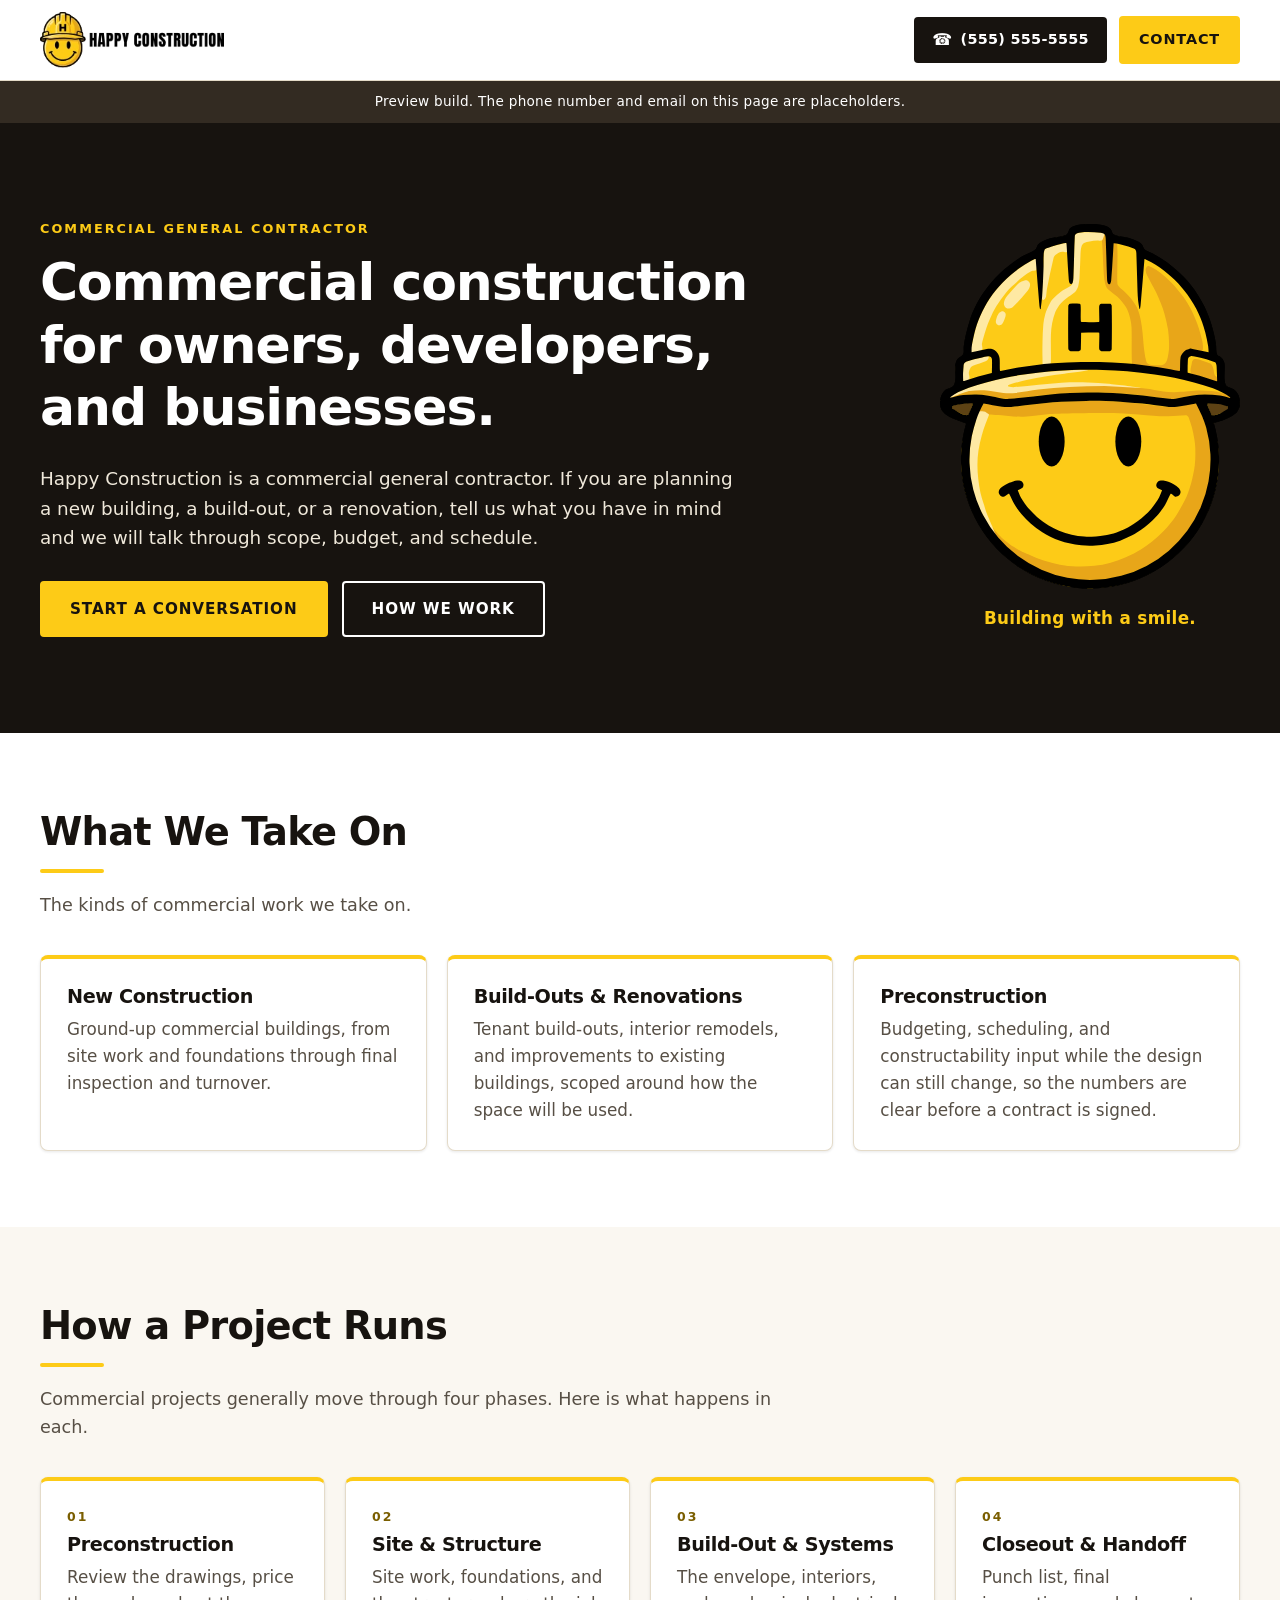
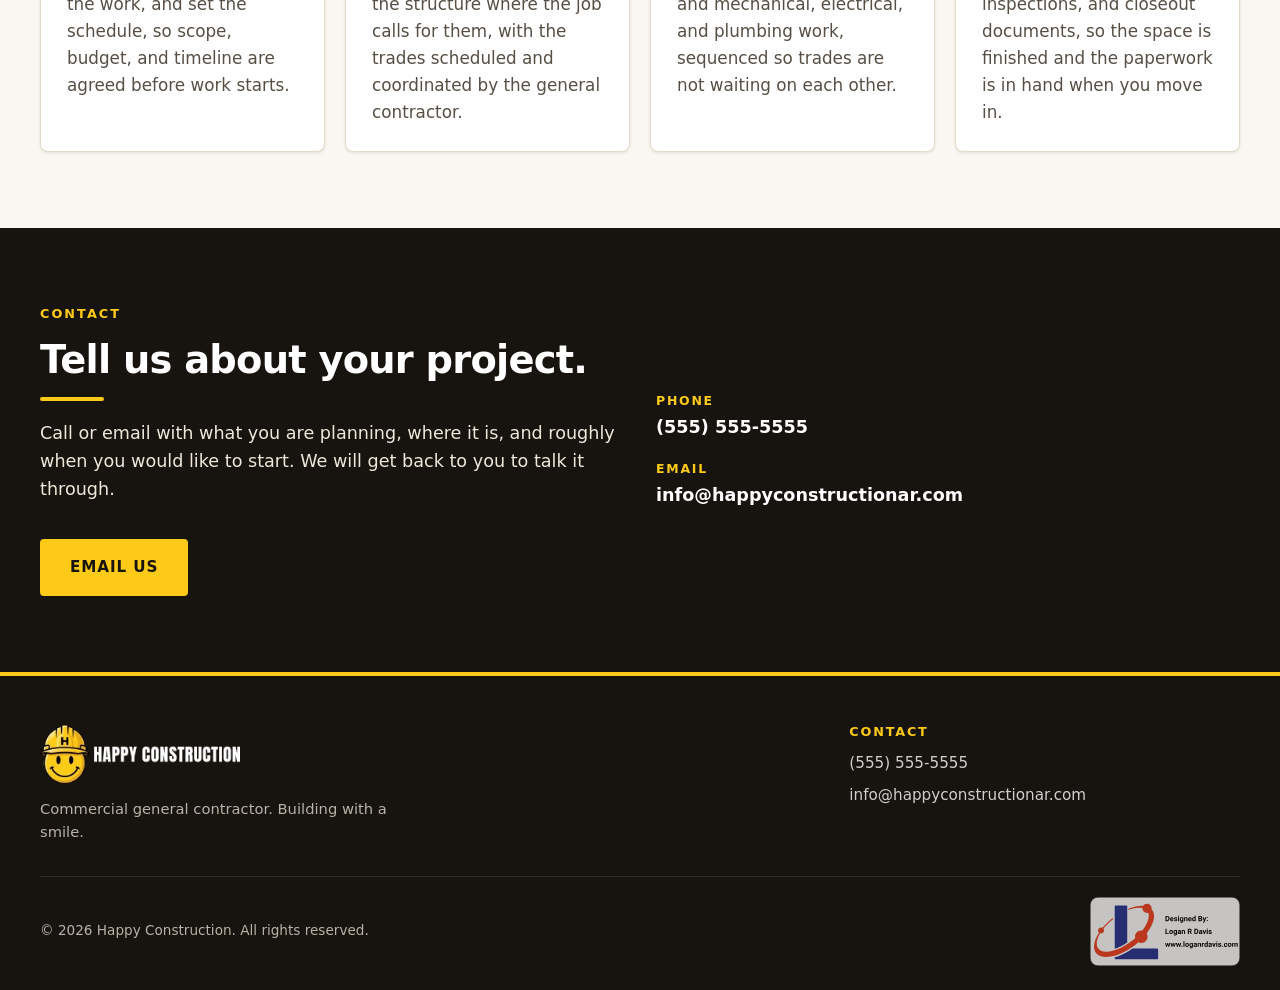
==== commit 332f8841: "Collapse to a single landing page with generic, non-fabricated copy The owner wants one professional" ====
--- a/index.html
+++ b/index.html
@@ -5,14 +5,14 @@
 	<meta charset="utf-8">
 	<meta name="viewport" content="width=device-width, initial-scale=1">
 	<title>Happy Construction | Commercial General Contractor</title>
-	<meta name="description" content="Happy Construction is a commercial general contractor. Placeholder description. Replace with real positioning copy before launch.">
+	<meta name="description" content="Happy Construction is a commercial general contractor for new construction, build-outs, renovations, and preconstruction. Call or email to talk through your project.">
 	<meta name="theme-color" content="#FDCB17">
 	<link rel="canonical" href="https://www.happyconstructionar.com/">
 
 	<meta property="og:type" content="website">
 	<meta property="og:site_name" content="Happy Construction">
 	<meta property="og:title" content="Happy Construction | Commercial General Contractor">
-	<meta property="og:description" content="Happy Construction is a commercial general contractor. Placeholder description. Replace with real positioning copy before launch.">
+	<meta property="og:description" content="Happy Construction is a commercial general contractor for new construction, build-outs, renovations, and preconstruction. Call or email to talk through your project.">
 	<meta property="og:url" content="https://www.happyconstructionar.com/">
 	<meta name="twitter:card" content="summary_large_image">
 	<meta property="og:image" content="https://www.happyconstructionar.com/images/og-card.png">
@@ -27,19 +27,24 @@
 	<link rel="icon" href="/favicon.svg" type="image/svg+xml">
 	<link rel="apple-touch-icon" href="/apple-touch-icon.png">
 	<link rel="manifest" href="/site.webmanifest">
-	<link rel="stylesheet" href="/css/main.css?v=20260817b">
+	<link rel="stylesheet" href="/css/main.css?v=20261016b">
 	<script src="/js/components.js" defer></script>
 
+	<!-- Organization, not GeneralContractor: the LocalBusiness subtypes expect a
+	     street address, and there is no public office yet. See CLAUDE.md >
+	     "Structured data". PLACEHOLDER: telephone and email. -->
 	<script type="application/ld+json">
 	{
 		"@context": "https://schema.org",
-		"@type": "GeneralContractor",
+		"@type": "Organization",
 		"@id": "https://www.happyconstructionar.com/#organization",
 		"name": "Happy Construction",
+		"slogan": "Building with a smile.",
 		"url": "https://www.happyconstructionar.com",
+		"logo": "https://www.happyconstructionar.com/icon-512.png",
 		"telephone": "+15555555555",
 		"email": "info@happyconstructionar.com",
-		"description": "Commercial general contractor. Placeholder description. Replace before launch."
+		"description": "Commercial general contractor for new construction, build-outs, renovations, and preconstruction."
 	}
 	</script>
 </head>
@@ -49,113 +54,106 @@
 		<site-header></site-header>
 
 		<main id="main-content">
-			<p class="wip-banner">Preview build. Every headline, paragraph, image, and contact detail on this site is a placeholder.</p>
+			<p class="wip-banner">Preview build. The phone number and email on this page are placeholders.</p>
 
 			<section class="hero">
-				<div class="hero-inner">
-					<span class="eyebrow">Commercial General Contractor</span>
-					<h1>Headline goes here once positioning is set</h1>
-					<p>Two-sentence value proposition goes here. What Happy Construction builds, who it builds for, and why an owner or developer should call this team first. Final copy pending.</p>
-					<div class="hero-actions">
-						<a href="/contact" class="btn">Start a Project</a>
-						<a href="/projects" class="btn btn-ghost">See Our Work</a>
+				<div class="hero-inner hero-split">
+					<div>
+						<span class="eyebrow">Commercial General Contractor</span>
+						<h1>Commercial construction for owners, developers, and businesses.</h1>
+						<p>Happy Construction is a commercial general contractor. If you are planning a new building, a build-out, or a renovation, tell us what you have in mind and we will talk through scope, budget, and schedule.</p>
+						<div class="hero-actions">
+							<a href="#contact" class="btn">Start a Conversation</a>
+							<a href="#approach" class="btn btn-ghost">How We Work</a>
+						</div>
 					</div>
+					<figure class="hero-mark">
+						<img src="/images/mark.svg" alt="" width="454" height="553">
+						<figcaption>Building with a smile.</figcaption>
+					</figure>
 				</div>
 			</section>
 
-			<!-- Proof strip. Credentials sit directly below the hero because
-			     that is the first thing an owner's rep scans for. The market
-			     survey behind this section is in CLAUDE.md.
-			     PLACEHOLDER FIGURES: every number here is fake. Drop any item
-			     that cannot be substantiated rather than softening it. -->
-			<section class="proof-strip" aria-labelledby="proof-heading">
-				<h2 id="proof-heading" class="visually-hidden">Our credentials</h2>
-				<!-- role="list" is redundant per spec but required in practice:
-				     `list-style: none` makes Safari/VoiceOver drop list semantics,
-				     so the four credentials stop being announced as a set of four. -->
-				<ul class="proof-inner" role="list">
-					<li class="proof-item">
-						<span class="proof-figure">XX</span>
-						<span class="proof-label">Years Building in NWA</span>
-					</li>
-					<li class="proof-item">
-						<span class="proof-figure">XXX+</span>
-						<span class="proof-label">Projects Delivered</span>
-					</li>
-					<li class="proof-item">
-						<span class="proof-figure">X.XX</span>
-						<span class="proof-label">EMR Safety Rating</span>
-					</li>
-					<li class="proof-item">
-						<span class="proof-figure proof-figure-text">Licensed<br>&amp; Bonded</span>
-						<span class="proof-label">AR License #XXXXXX</span>
-					</li>
-				</ul>
-			</section>
-
-			<section class="section">
+			<!-- Copy rule for this page: describe what a commercial GC does in
+			     general terms. No project names, counts, years, ratings,
+			     credentials, or process promises (response times, single point
+			     of contact, warranty) until the client confirms them. CLAUDE.md
+			     has why. The service list here is repeated in the meta/OG
+			     descriptions, the JSON-LD, and the hero paragraph. -->
+			<section class="section" id="services" aria-labelledby="services-heading">
 				<div class="section-inner">
-					<h2 class="section-title">What We Build</h2>
-					<p class="section-lede">Placeholder overview of the service mix. These three cards mirror the Services page and stay in sync with it once real categories are confirmed.</p>
+					<h2 class="section-title" id="services-heading">What We Take On</h2>
+					<p class="section-lede">The kinds of commercial work we take on.</p>
 					<div class="card-grid">
 						<div class="card card-accent">
-							<h3>Service One</h3>
-							<p>Placeholder description of the first service category. Two or three sentences on scope, typical project size, and delivery method.</p>
+							<h3>New Construction</h3>
+							<p>Ground-up commercial buildings, from site work and foundations through final inspection and turnover.</p>
 						</div>
 						<div class="card card-accent">
-							<h3>Service Two</h3>
-							<p>Placeholder description of the second service category. Two or three sentences on scope, typical project size, and delivery method.</p>
+							<h3>Build-Outs &amp; Renovations</h3>
+							<p>Tenant build-outs, interior remodels, and improvements to existing buildings, scoped around how the space will be used.</p>
 						</div>
 						<div class="card card-accent">
-							<h3>Service Three</h3>
-							<p>Placeholder description of the third service category. Two or three sentences on scope, typical project size, and delivery method.</p>
+							<h3>Preconstruction</h3>
+							<p>Budgeting, scheduling, and constructability input while the design can still change, so the numbers are clear before a contract is signed.</p>
 						</div>
 					</div>
 				</div>
 			</section>
 
-			<section class="section section-concrete">
+			<section class="section section-concrete" id="approach" aria-labelledby="approach-heading">
 				<div class="section-inner">
-					<h2 class="section-title">Recent Projects</h2>
-					<p class="section-lede">Placeholder project grid. The striped frames stand in until real project photography lands.</p>
-					<!-- Tiles carry sector + name + city + year. Named work is what
-					     an owner's rep scans for; an unnamed tile proves nothing.
-					     PLACEHOLDER: names, sectors, cities, and years all pending.
-					     Ask whether any project is under NDA or needs owner sign-off
-					     before it goes public. -->
-					<div class="card-grid">
-						<article class="tile">
-							<div class="tile-media">Project photo</div>
-							<div class="tile-body">
-								<span class="tile-sector">Sector</span>
-								<h3>Project Name</h3>
-								<p class="tile-meta">City, AR · Year</p>
-							</div>
-						</article>
-						<article class="tile">
-							<div class="tile-media">Project photo</div>
-							<div class="tile-body">
-								<span class="tile-sector">Sector</span>
-								<h3>Project Name</h3>
-								<p class="tile-meta">City, AR · Year</p>
-							</div>
-						</article>
-						<article class="tile">
-							<div class="tile-media">Project photo</div>
-							<div class="tile-body">
-								<span class="tile-sector">Sector</span>
-								<h3>Project Name</h3>
-								<p class="tile-meta">City, AR · Year</p>
-							</div>
-						</article>
-					</div>
+					<h2 class="section-title" id="approach-heading">How a Project Runs</h2>
+					<p class="section-lede">Commercial projects generally move through four phases. Here is what happens in each.</p>
+					<!-- Framed as delivery phases rather than "how we treat you"
+					     steps: the phase framing reads commercial, the friendlier
+					     version reads residential. -->
+					<ol class="card-grid card-grid-4 phase-list" role="list">
+						<li class="card card-phase">
+							<span class="phase-num" aria-hidden="true">01</span>
+							<h3>Preconstruction</h3>
+							<p>Review the drawings, price the work, and set the schedule, so scope, budget, and timeline are agreed before work starts.</p>
+						</li>
+						<li class="card card-phase">
+							<span class="phase-num" aria-hidden="true">02</span>
+							<h3>Site &amp; Structure</h3>
+							<p>Site work, foundations, and the structure where the job calls for them, with the trades scheduled and coordinated by the general contractor.</p>
+						</li>
+						<li class="card card-phase">
+							<span class="phase-num" aria-hidden="true">03</span>
+							<h3>Build-Out &amp; Systems</h3>
+							<p>The envelope, interiors, and mechanical, electrical, and plumbing work, sequenced so trades are not waiting on each other.</p>
+						</li>
+						<li class="card card-phase">
+							<span class="phase-num" aria-hidden="true">04</span>
+							<h3>Closeout &amp; Handoff</h3>
+							<p>Punch list, final inspections, and closeout documents, so the space is finished and the paperwork is in hand when you move in.</p>
+						</li>
+					</ol>
 				</div>
 			</section>
 
-			<section class="cta-strip">
-				<h2>Ready to talk about your project?</h2>
-				<p>Placeholder closing line. Final call-to-action copy pending.</p>
-				<a href="/contact" class="btn btn-dark">Contact Us</a>
+			<section class="section section-dark" id="contact" aria-labelledby="contact-heading">
+				<div class="section-inner split">
+					<div>
+						<span class="eyebrow">Contact</span>
+						<h2 class="section-title" id="contact-heading">Tell us about your project.</h2>
+						<p class="section-lede">Call or email with what you are planning, where it is, and roughly when you would like to start. We will get back to you to talk it through.</p>
+						<a href="mailto:info@happyconstructionar.com?subject=Project%20inquiry" class="btn">Email Us</a>
+					</div>
+					<!-- PLACEHOLDER: phone and email. They also live in
+					     js/components.js and the JSON-LD above; change all three. -->
+					<dl class="detail-list">
+						<div>
+							<dt>Phone</dt>
+							<dd><a href="tel:+15555555555">(555) 555-5555</a></dd>
+						</div>
+						<div>
+							<dt>Email</dt>
+							<dd><a href="mailto:info@happyconstructionar.com">info@happyconstructionar.com</a></dd>
+						</div>
+					</dl>
+				</div>
 			</section>
 		</main>
 
--- a/css/main.css
+++ b/css/main.css
@@ -26,7 +26,7 @@
   --slate-light: #6E6459;  /* muted labels, 5.78:1 on white */
   --accent: #FDCB17;       /* brand gold: FILL ONLY, never text on light */
   --accent-dark: #7A5E00;  /* gold that survives as text, 6.12:1 on white */
-  --accent-light: #FFF1C2; /* gold wash: proof strip, highlight panels */
+  --accent-light: #FFF1C2; /* gold wash: highlight panels */
 
   /* Surfaces */
   --white: #ffffff;
@@ -56,6 +56,8 @@
   color: var(--ink);
   font-size: 1em;
   line-height: 1.6;
+  /* Clears the sticky header when the in-page #contact / #approach links land. */
+  scroll-padding-top: 96px;
 }
 
 ::selection {
@@ -170,18 +172,6 @@
   color: var(--white);
 }
 
-.btn-dark {
-  background-color: var(--ink);
-  border-color: var(--ink);
-  color: var(--white);
-}
-
-.btn-dark:hover {
-  background-color: var(--ink-soft);
-  border-color: var(--ink-soft);
-  color: var(--white);
-}
-
 .btn-ghost {
   background-color: transparent;
   border-color: currentColor;
@@ -239,41 +229,17 @@
   display: block;
 }
 
-header nav ul {
-  list-style: none;
-  margin: 0;
-  padding: 0;
+.header-actions {
   display: flex;
-  flex-flow: row nowrap;
-  gap: 4px;
   align-items: center;
-}
-
-header nav a {
-  display: inline-block;
-  padding: 10px 14px;
-  font-weight: 600;
-  font-size: 0.9rem;
-  color: var(--ink);
-  text-transform: uppercase;
-  letter-spacing: 0.05em;
-  border-radius: var(--radius);
-  border-bottom: 3px solid transparent;
-  transition: color 0.15s ease, border-color 0.15s ease;
-}
-
-header nav a:hover { color: var(--accent-dark); }
-
-header nav a.active {
-  color: var(--ink);
-  border-bottom-color: var(--accent);
-}
-
+  gap: 12px;
+}
+
+/* Hidden on phones, where the Contact button alone fits beside the logo. */
 .header-phone {
   display: none;
   align-items: center;
   gap: 8px;
-  margin-left: 14px;
   padding: 10px 18px;
   background: var(--ink);
   color: var(--white);
@@ -292,100 +258,7 @@
   font-size: 1rem;
 }
 
-.desktop-menu { display: none; }
-
-/* Hamburger */
-
-.hamburger-icon {
-  cursor: pointer;
-  background: none;
-  border: none;
-  padding: 8px;
-  margin-left: auto;
-  z-index: 20;
-}
-
-.hamburger-icon .bar1,
-.hamburger-icon .bar2,
-.hamburger-icon .bar3 {
-  width: 30px;
-  height: 3px;
-  background-color: var(--ink);
-  margin: 6px 0;
-  border-radius: 2px;
-  transition: 0.4s;
-}
-
-.hamburger-icon-click .bar1 { transform: rotate(-45deg) translate(-6px, 7px); }
-.hamburger-icon-click .bar2 { opacity: 0; }
-.hamburger-icon-click .bar3 { transform: rotate(45deg) translate(-6px, -7px); }
-
-.mobile-menu-container {
-  opacity: 0;
-  height: 0;
-  width: 0;
-  transition: 0.25s;
-  z-index: 15;
-}
-
-.mobile-menu-outside {
-  position: fixed;
-  z-index: 14;
-  top: 0;
-  left: 0;
-  width: 0;
-  height: 100%;
-  background-color: rgba(23, 19, 15, 0.5);
-  border: none;
-  padding: 0;
-  cursor: default;
-}
-
-.mobile-menu {
-  position: fixed;
-  z-index: 16;
-  right: 0;
-  top: 0;
-  height: 100%;
-  width: 0;
-  background-color: var(--white);
-  overflow: auto;
-  box-shadow: -4px 0 12px rgba(23, 19, 15, 0.15);
-  transition: width 0.25s;
-}
-
-.hamburger-icon-click .mobile-menu-container { opacity: 1; height: auto; width: auto; overflow: visible; }
-.hamburger-icon-click .mobile-menu { width: min(320px, 80%); }
-.hamburger-icon-click .mobile-menu-outside { width: 100%; }
-
-.mobile-menu-nav {
-  margin-top: 80px;
-  padding: 0 20px;
-}
-
-.mobile-menu-nav ul {
-  list-style: none;
-  margin: 0;
-  padding: 0;
-  display: grid;
-  gap: 2px;
-}
-
-.mobile-menu-li a {
-  display: block;
-  padding: 14px 16px;
-  font-weight: 600;
-  font-size: 1rem;
-  color: var(--ink);
-  text-transform: uppercase;
-  letter-spacing: 0.05em;
-  border-radius: var(--radius);
-}
-
-.mobile-menu-li a:hover,
-.mobile-menu-li a.active { background-color: var(--concrete); color: var(--accent-dark); }
-
-.mobile-menu-cta { margin-top: 20px; }
+.header-cta { padding: 10px 18px; font-size: 0.9rem; }
 
 /* Sections */
 
@@ -417,8 +290,6 @@
   margin: 14px 0 0;
 }
 
-.section-centered { text-align: center; }
-.section-centered .section-title::after { margin-left: auto; margin-right: auto; }
 
 .section-lede {
   max-width: 68ch;
@@ -426,8 +297,6 @@
   font-size: 1.1rem;
 }
 
-.section-centered .section-lede { margin-left: auto; margin-right: auto; }
-
 .eyebrow {
   display: block;
   font-size: 0.8rem;
@@ -470,63 +339,29 @@
   gap: 14px;
 }
 
-.hero-compact { padding: 56px 20px; }
-.hero-compact h1 { max-width: none; }
-.hero-compact p { margin-bottom: 0; }
-
-/* Proof strip: credentials immediately below the hero. The gold wash is where
-   the brand colour does real work on a light page; note --accent is the fill and
-   the border, never the type (1.53:1 on white). Labels use --accent-dark. */
-
-.proof-strip {
-  background: var(--accent-light);
-  border-top: 4px solid var(--accent);
-  border-bottom: 1px solid var(--line);
-  padding: 28px 20px;
-}
-
-.proof-inner {
-  max-width: var(--wrap);
+/* Text left, the mark right. With no project photography, the mark is the
+   one image on the page, and the dark ground frames it. */
+.hero-split {
+  display: grid;
+  grid-template-columns: 1fr;
+  gap: 40px;
+  align-items: center;
+}
+
+.hero-mark {
   margin: 0 auto;
-  list-style: none;
-  padding: 0;
-  display: grid;
-  grid-template-columns: repeat(2, 1fr);
-  gap: 24px 16px;
   text-align: center;
-}
-
-.proof-item {
-  display: flex;
-  flex-direction: column;
-  justify-content: flex-end;
-  gap: 6px;
-}
-
-.proof-figure {
-  font-family: var(--font-display);
-  font-size: clamp(1.6rem, 4vw, 2.2rem);
-  font-weight: 800;
-  line-height: 1.1;
-  letter-spacing: -0.02em;
-  color: var(--ink);
-}
-
-/* For word-based credentials ("Licensed & Bonded") that would otherwise tower
-   over the numeric figures beside them. */
-.proof-figure-text {
-  font-size: clamp(1rem, 2.4vw, 1.25rem);
-  line-height: 1.25;
-  text-transform: uppercase;
-  letter-spacing: 0.04em;
-}
-
-.proof-label {
-  font-size: 0.72rem;
-  font-weight: 700;
-  text-transform: uppercase;
-  letter-spacing: 0.12em;
-  color: var(--accent-dark);
+  width: min(200px, 55vw);
+}
+
+.hero-mark img { width: 100%; height: auto; display: block; }
+
+.hero-mark figcaption {
+  margin-top: 16px;
+  color: var(--accent);
+  font-weight: 700;
+  font-size: 1.05rem;
+  letter-spacing: 0.02em;
 }
 
 /* Cards */
@@ -550,8 +385,11 @@
 
 .card-accent { border-top: 4px solid var(--accent); }
 
-/* Numbered delivery-phase card (Services > How We Work). */
+/* Numbered delivery-phase card (How a Project Runs). */
 .card-phase { border-top: 4px solid var(--accent); }
+
+/* The phases are an <ol> for their order; strip the list chrome. */
+.phase-list { list-style: none; margin: 0; padding: 0; }
 
 .phase-num {
   display: block;
@@ -562,55 +400,6 @@
   margin-bottom: 6px;
 }
 
-/* Project tiles: placeholder frames until real photography lands */
-
-.tile {
-  border: 1px solid var(--line);
-  border-radius: var(--radius-lg);
-  overflow: hidden;
-  background: var(--white);
-}
-
-.tile-media {
-  aspect-ratio: 4 / 3;
-  background: repeating-linear-gradient(
-    45deg,
-    var(--concrete),
-    var(--concrete) 12px,
-    var(--concrete-dark) 12px,
-    var(--concrete-dark) 24px
-  );
-  display: flex;
-  align-items: center;
-  justify-content: center;
-  color: var(--slate-light);
-  font-size: 0.8rem;
-  font-weight: 700;
-  text-transform: uppercase;
-  letter-spacing: 0.14em;
-}
-
-.tile-body { padding: 18px 20px; }
-.tile-body h3 { font-size: 1.05rem; margin-bottom: 4px; }
-.tile-body p { margin: 0; font-size: 0.92rem; }
-
-/* Sector badge on a project tile. Competitors all label their work by sector
-   (healthcare, retail, education). It's how an owner finds the relevant job. */
-.tile-sector {
-  display: inline-block;
-  margin-bottom: 8px;
-  padding: 3px 10px;
-  border-radius: 999px;
-  background: var(--accent-light);
-  color: var(--accent-dark);
-  font-size: 0.68rem;
-  font-weight: 700;
-  text-transform: uppercase;
-  letter-spacing: 0.12em;
-}
-
-.tile-meta { color: var(--slate-light); }
-
 /* Split content */
 
 .split {
@@ -630,8 +419,7 @@
   gap: 18px;
 }
 
-.detail-list dt,
-.detail-list .detail-label {
+.detail-list dt {
   font-size: 0.78rem;
   font-weight: 700;
   text-transform: uppercase;
@@ -650,29 +438,18 @@
 .detail-list dd a { color: var(--ink); }
 .detail-list dd a:hover { color: var(--accent-dark); }
 
-/* Side-by-side variant, for credential rows like the safety block. */
-.detail-list-inline { grid-template-columns: repeat(2, 1fr); }
-
 /* On --ink the default dt/dd colors invert into failures: --slate-light drops to
    2.0:1 and --ink is invisible on itself. Gold labels, white values. */
 .section-dark .detail-list dt { color: var(--accent); }
-.section-dark .detail-list dd { color: var(--white); }
-
-/* CTA strip */
-
-.cta-strip {
-  background: var(--accent);
-  color: var(--ink);
-  padding: 44px 20px;
-  text-align: center;
-}
-
-.cta-strip h2 { margin-bottom: 8px; }
-.cta-strip p { max-width: 56ch; margin: 0 auto 22px; }
-
-/* Placeholder banner: remove once real copy lands */
+.section-dark .detail-list dd,
+.section-dark .detail-list dd a { color: var(--white); }
+.section-dark .detail-list dd a:hover { color: var(--accent); }
+.section-dark .section-lede { color: var(--concrete-dark); }
+
+/* Placeholder banner: remove once the real phone and email land */
 
 .wip-banner {
+  margin: 0;
   background: var(--ink-soft);
   color: var(--white);
   text-align: center;
@@ -683,8 +460,10 @@
 
 /* Footer */
 
+/* The gold rule separates the footer from the dark #contact section above it. */
 footer {
   flex-shrink: 0;
+  border-top: 4px solid var(--accent);
   background: var(--ink);
   color: var(--concrete-dark);
   padding: 48px 20px 24px;
@@ -712,7 +491,7 @@
 
 .footer-brand p { margin: 0; opacity: 0.75; font-size: 0.92rem; max-width: 42ch; }
 
-.footer-col h4 {
+.footer-col h2 {
   color: var(--accent);
   font-size: 0.8rem;
   text-transform: uppercase;
@@ -759,25 +538,21 @@
 
 /* Responsive */
 
+@media screen and (min-width: 640px) {
+  .header-phone { display: inline-flex; }
+}
+
 @media screen and (min-width: 940px) {
-  .desktop-menu { display: block; }
-  .hamburger-icon { display: none; }
-  .header-phone { display: inline-flex; }
-
   .card-grid { grid-template-columns: repeat(3, 1fr); }
-  .card-grid-2 { grid-template-columns: repeat(2, 1fr); }
+  .card-grid-4 { grid-template-columns: repeat(4, 1fr); }
   .split { grid-template-columns: 1fr 1fr; }
-  .split.reverse > :first-child { order: 2; }
-  .footer-container { grid-template-columns: 2fr 1fr 1fr 1fr; }
+  .hero-split { grid-template-columns: 1fr auto; gap: 64px; }
+  .hero-mark { width: 300px; }
+  .footer-container { grid-template-columns: 2fr 1fr; }
 
   .section { padding: 76px 40px; }
-  .hero { padding: 110px 40px; }
-  .hero-compact { padding: 68px 40px; }
+  .hero { padding: 96px 40px; }
   .header-logo { height: 56px; }
-
-  .proof-strip { padding: 32px 40px; }
-  .proof-inner { grid-template-columns: repeat(4, 1fr); gap: 16px 24px; }
-  .detail-list-inline { grid-template-columns: repeat(4, 1fr); }
 }
 
 @media screen and (min-width: 640px) and (max-width: 939px) {
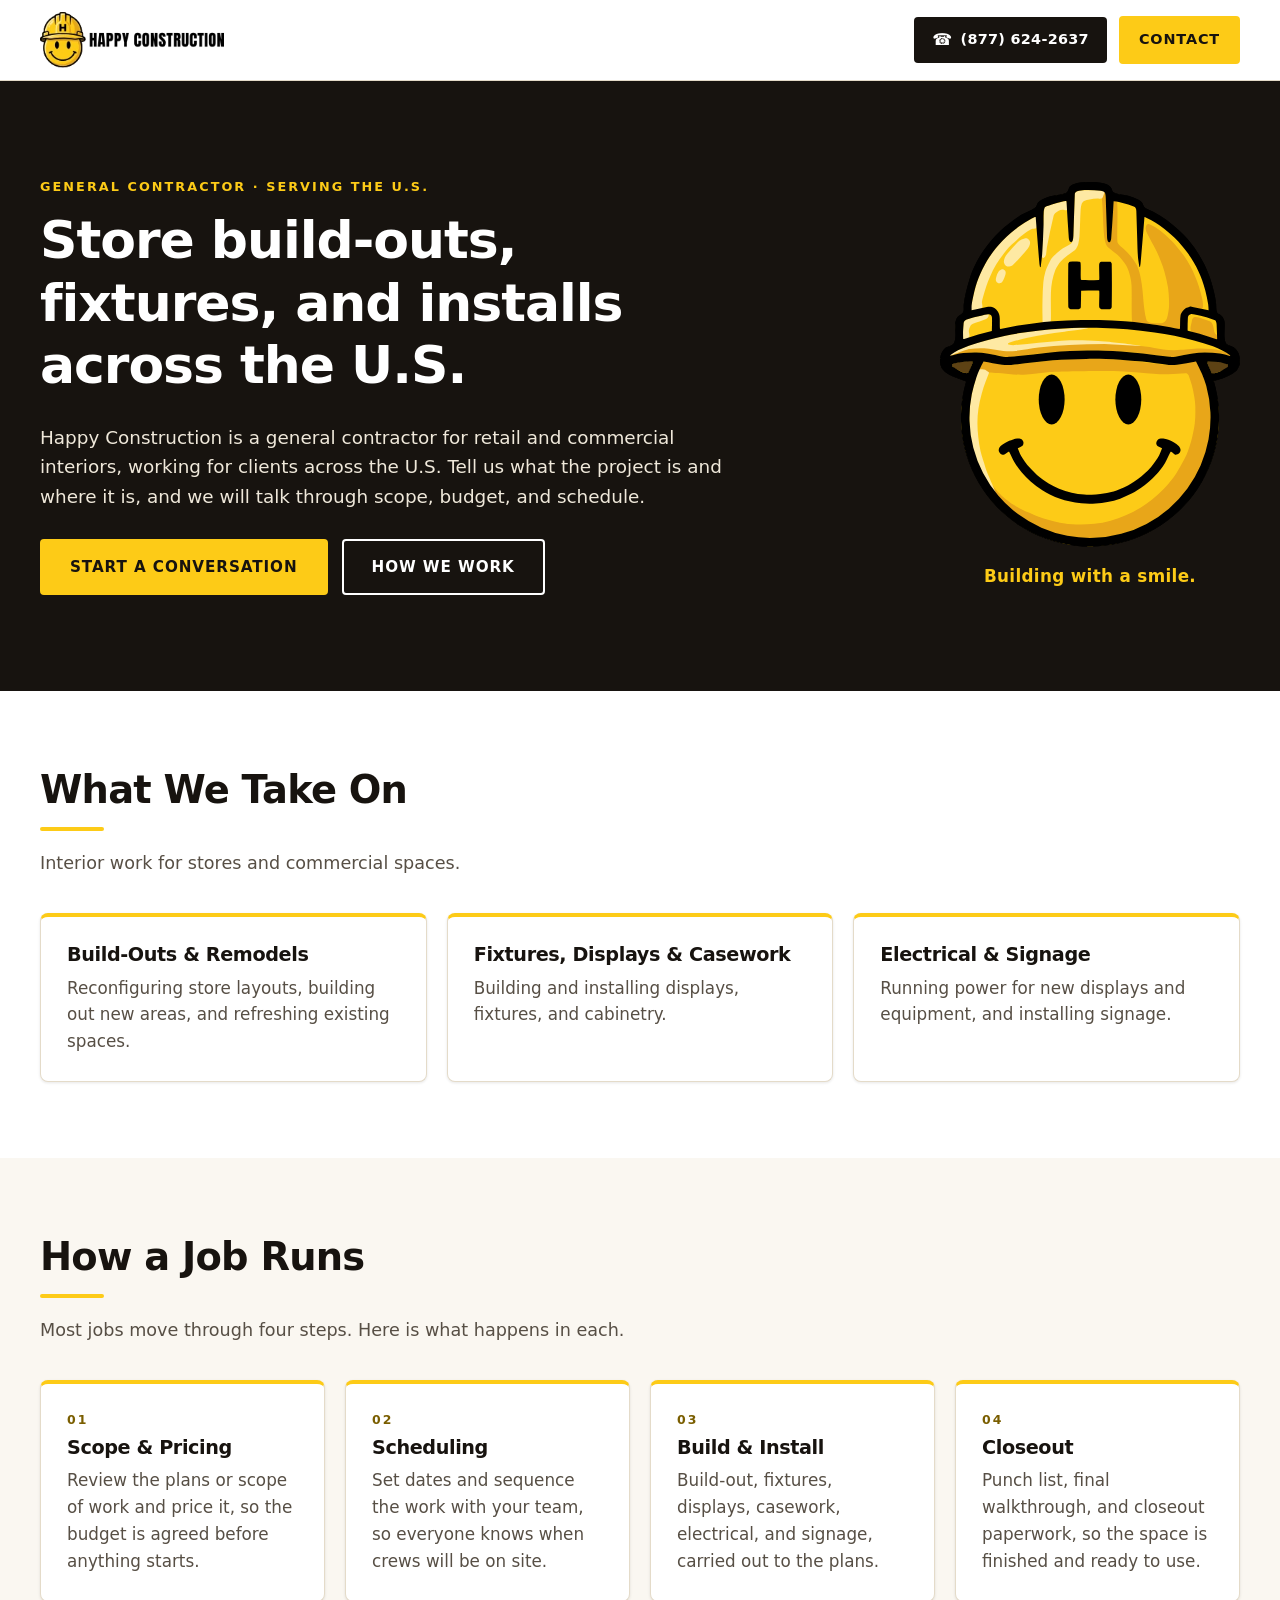
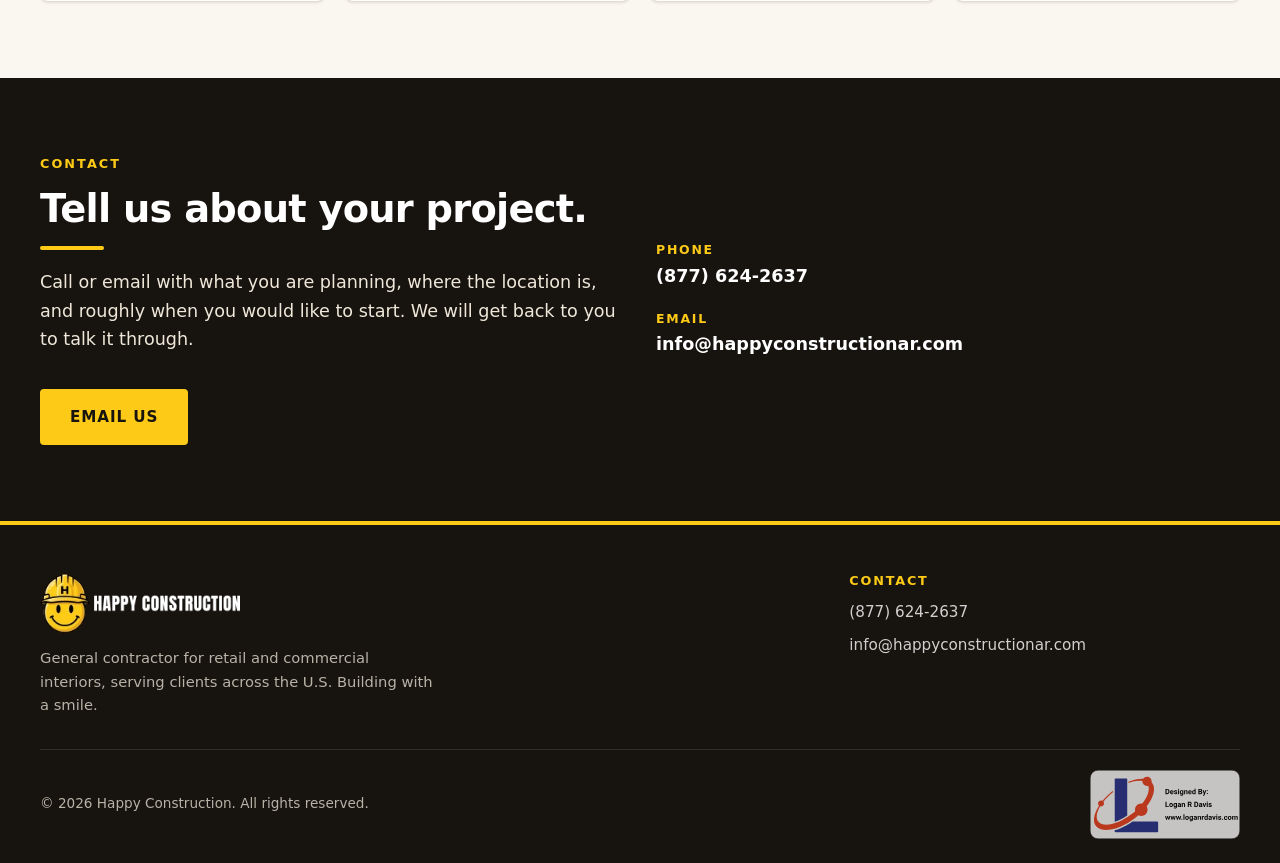
==== commit 09ebd6cf: "Fill in real services, service area, and contact; prep for launch - Services are retail/commercial i" ====
--- a/index.html
+++ b/index.html
@@ -4,15 +4,15 @@
 <head>
 	<meta charset="utf-8">
 	<meta name="viewport" content="width=device-width, initial-scale=1">
-	<title>Happy Construction | Commercial General Contractor</title>
-	<meta name="description" content="Happy Construction is a commercial general contractor for new construction, build-outs, renovations, and preconstruction. Call or email to talk through your project.">
+	<title>Happy Construction | Retail &amp; Commercial General Contractor</title>
+	<meta name="description" content="Happy Construction is a general contractor for retail and commercial interiors: build-outs, remodels, fixture and display installs, casework, electrical, and signage, for clients across the U.S.">
 	<meta name="theme-color" content="#FDCB17">
 	<link rel="canonical" href="https://www.happyconstructionar.com/">
 
 	<meta property="og:type" content="website">
 	<meta property="og:site_name" content="Happy Construction">
-	<meta property="og:title" content="Happy Construction | Commercial General Contractor">
-	<meta property="og:description" content="Happy Construction is a commercial general contractor for new construction, build-outs, renovations, and preconstruction. Call or email to talk through your project.">
+	<meta property="og:title" content="Happy Construction | Retail &amp; Commercial General Contractor">
+	<meta property="og:description" content="Happy Construction is a general contractor for retail and commercial interiors: build-outs, remodels, fixture and display installs, casework, electrical, and signage, for clients across the U.S.">
 	<meta property="og:url" content="https://www.happyconstructionar.com/">
 	<meta name="twitter:card" content="summary_large_image">
 	<meta property="og:image" content="https://www.happyconstructionar.com/images/og-card.png">
@@ -27,12 +27,12 @@
 	<link rel="icon" href="/favicon.svg" type="image/svg+xml">
 	<link rel="apple-touch-icon" href="/apple-touch-icon.png">
 	<link rel="manifest" href="/site.webmanifest">
-	<link rel="stylesheet" href="/css/main.css?v=20261016b">
+	<link rel="stylesheet" href="/css/main.css?v=20261016d">
 	<script src="/js/components.js" defer></script>
 
 	<!-- Organization, not GeneralContractor: the LocalBusiness subtypes expect a
-	     street address, and there is no public office yet. See CLAUDE.md >
-	     "Structured data". PLACEHOLDER: telephone and email. -->
+	     street address, and the company works nationwide with no public office.
+	     See CLAUDE.md > "Structured data". -->
 	<script type="application/ld+json">
 	{
 		"@context": "https://schema.org",
@@ -42,9 +42,10 @@
 		"slogan": "Building with a smile.",
 		"url": "https://www.happyconstructionar.com",
 		"logo": "https://www.happyconstructionar.com/icon-512.png",
-		"telephone": "+15555555555",
+		"telephone": "+18776242637",
 		"email": "info@happyconstructionar.com",
-		"description": "Commercial general contractor for new construction, build-outs, renovations, and preconstruction."
+		"description": "General contractor for retail and commercial interiors: build-outs, remodels, fixture and display installs, casework, electrical, and signage.",
+		"areaServed": { "@type": "Country", "name": "United States" }
 	}
 	</script>
 </head>
@@ -54,14 +55,12 @@
 		<site-header></site-header>
 
 		<main id="main-content">
-			<p class="wip-banner">Preview build. The phone number and email on this page are placeholders.</p>
-
 			<section class="hero">
 				<div class="hero-inner hero-split">
 					<div>
-						<span class="eyebrow">Commercial General Contractor</span>
-						<h1>Commercial construction for owners, developers, and businesses.</h1>
-						<p>Happy Construction is a commercial general contractor. If you are planning a new building, a build-out, or a renovation, tell us what you have in mind and we will talk through scope, budget, and schedule.</p>
+						<span class="eyebrow">General Contractor &middot; Serving the U.S.</span>
+						<h1>Store build-outs, fixtures, and installs across the U.S.</h1>
+						<p>Happy Construction is a general contractor for retail and commercial interiors, working for clients across the U.S. Tell us what the project is and where it is, and we will talk through scope, budget, and schedule.</p>
 						<div class="hero-actions">
 							<a href="#contact" class="btn">Start a Conversation</a>
 							<a href="#approach" class="btn btn-ghost">How We Work</a>
@@ -77,25 +76,25 @@
 			<!-- Copy rule for this page: describe what a commercial GC does in
 			     general terms. No project names, counts, years, ratings,
 			     credentials, or process promises (response times, single point
-			     of contact, warranty) until the client confirms them. CLAUDE.md
-			     has why. The service list here is repeated in the meta/OG
-			     descriptions, the JSON-LD, and the hero paragraph. -->
+			     of contact, warranty, after-hours work) until the client confirms
+			     them. CLAUDE.md has why. The service list here is repeated in
+			     the meta/OG descriptions, the JSON-LD, the hero, and phase 03. -->
 			<section class="section" id="services" aria-labelledby="services-heading">
 				<div class="section-inner">
 					<h2 class="section-title" id="services-heading">What We Take On</h2>
-					<p class="section-lede">The kinds of commercial work we take on.</p>
+					<p class="section-lede">Interior work for stores and commercial spaces.</p>
 					<div class="card-grid">
 						<div class="card card-accent">
-							<h3>New Construction</h3>
-							<p>Ground-up commercial buildings, from site work and foundations through final inspection and turnover.</p>
+							<h3>Build-Outs &amp; Remodels</h3>
+							<p>Reconfiguring store layouts, building out new areas, and refreshing existing spaces.</p>
 						</div>
 						<div class="card card-accent">
-							<h3>Build-Outs &amp; Renovations</h3>
-							<p>Tenant build-outs, interior remodels, and improvements to existing buildings, scoped around how the space will be used.</p>
+							<h3>Fixtures, Displays &amp; Casework</h3>
+							<p>Building and installing displays, fixtures, and cabinetry.</p>
 						</div>
 						<div class="card card-accent">
-							<h3>Preconstruction</h3>
-							<p>Budgeting, scheduling, and constructability input while the design can still change, so the numbers are clear before a contract is signed.</p>
+							<h3>Electrical &amp; Signage</h3>
+							<p>Running power for new displays and equipment, and installing signage.</p>
 						</div>
 					</div>
 				</div>
@@ -103,31 +102,31 @@
 
 			<section class="section section-concrete" id="approach" aria-labelledby="approach-heading">
 				<div class="section-inner">
-					<h2 class="section-title" id="approach-heading">How a Project Runs</h2>
-					<p class="section-lede">Commercial projects generally move through four phases. Here is what happens in each.</p>
-					<!-- Framed as delivery phases rather than "how we treat you"
-					     steps: the phase framing reads commercial, the friendlier
-					     version reads residential. -->
+					<h2 class="section-title" id="approach-heading">How a Job Runs</h2>
+					<p class="section-lede">Most jobs move through four steps. Here is what happens in each.</p>
+					<!-- Framed as job phases rather than "how we treat you" steps:
+					     the phase framing reads commercial, the friendlier version
+					     reads residential. -->
 					<ol class="card-grid card-grid-4 phase-list" role="list">
 						<li class="card card-phase">
 							<span class="phase-num" aria-hidden="true">01</span>
-							<h3>Preconstruction</h3>
-							<p>Review the drawings, price the work, and set the schedule, so scope, budget, and timeline are agreed before work starts.</p>
+							<h3>Scope &amp; Pricing</h3>
+							<p>Review the plans or scope of work and price it, so the budget is agreed before anything starts.</p>
 						</li>
 						<li class="card card-phase">
 							<span class="phase-num" aria-hidden="true">02</span>
-							<h3>Site &amp; Structure</h3>
-							<p>Site work, foundations, and the structure where the job calls for them, with the trades scheduled and coordinated by the general contractor.</p>
+							<h3>Scheduling</h3>
+							<p>Set dates and sequence the work with your team, so everyone knows when crews will be on site.</p>
 						</li>
 						<li class="card card-phase">
 							<span class="phase-num" aria-hidden="true">03</span>
-							<h3>Build-Out &amp; Systems</h3>
-							<p>The envelope, interiors, and mechanical, electrical, and plumbing work, sequenced so trades are not waiting on each other.</p>
+							<h3>Build &amp; Install</h3>
+							<p>Build-out, fixtures, displays, casework, electrical, and signage, carried out to the plans.</p>
 						</li>
 						<li class="card card-phase">
 							<span class="phase-num" aria-hidden="true">04</span>
-							<h3>Closeout &amp; Handoff</h3>
-							<p>Punch list, final inspections, and closeout documents, so the space is finished and the paperwork is in hand when you move in.</p>
+							<h3>Closeout</h3>
+							<p>Punch list, final walkthrough, and closeout paperwork, so the space is finished and ready to use.</p>
 						</li>
 					</ol>
 				</div>
@@ -138,15 +137,15 @@
 					<div>
 						<span class="eyebrow">Contact</span>
 						<h2 class="section-title" id="contact-heading">Tell us about your project.</h2>
-						<p class="section-lede">Call or email with what you are planning, where it is, and roughly when you would like to start. We will get back to you to talk it through.</p>
+						<p class="section-lede">Call or email with what you are planning, where the location is, and roughly when you would like to start. We will get back to you to talk it through.</p>
 						<a href="mailto:info@happyconstructionar.com?subject=Project%20inquiry" class="btn">Email Us</a>
 					</div>
-					<!-- PLACEHOLDER: phone and email. They also live in
-					     js/components.js and the JSON-LD above; change all three. -->
+					<!-- Phone and email also live in js/components.js and the JSON-LD
+					     above; change all three together. -->
 					<dl class="detail-list">
 						<div>
 							<dt>Phone</dt>
-							<dd><a href="tel:+15555555555">(555) 555-5555</a></dd>
+							<dd><a href="tel:+18776242637">(877) 624-2637</a></dd>
 						</div>
 						<div>
 							<dt>Email</dt>
--- a/css/main.css
+++ b/css/main.css
@@ -21,7 +21,6 @@
 :root {
   /* Brand */
   --ink: #17130F;          /* warm near-black: headings, hero/footer bg */
-  --ink-soft: #332B22;
   --slate: #574F45;        /* body copy on light, 8.05:1 on white */
   --slate-light: #6E6459;  /* muted labels, 5.78:1 on white */
   --accent: #FDCB17;       /* brand gold: FILL ONLY, never text on light */
@@ -385,7 +384,7 @@
 
 .card-accent { border-top: 4px solid var(--accent); }
 
-/* Numbered delivery-phase card (How a Project Runs). */
+/* Numbered job-phase card (How a Job Runs). */
 .card-phase { border-top: 4px solid var(--accent); }
 
 /* The phases are an <ol> for their order; strip the list chrome. */
@@ -445,18 +444,6 @@
 .section-dark .detail-list dd a { color: var(--white); }
 .section-dark .detail-list dd a:hover { color: var(--accent); }
 .section-dark .section-lede { color: var(--concrete-dark); }
-
-/* Placeholder banner: remove once the real phone and email land */
-
-.wip-banner {
-  margin: 0;
-  background: var(--ink-soft);
-  color: var(--white);
-  text-align: center;
-  padding: 10px 20px;
-  font-size: 0.85rem;
-  letter-spacing: 0.02em;
-}
 
 /* Footer */
 
